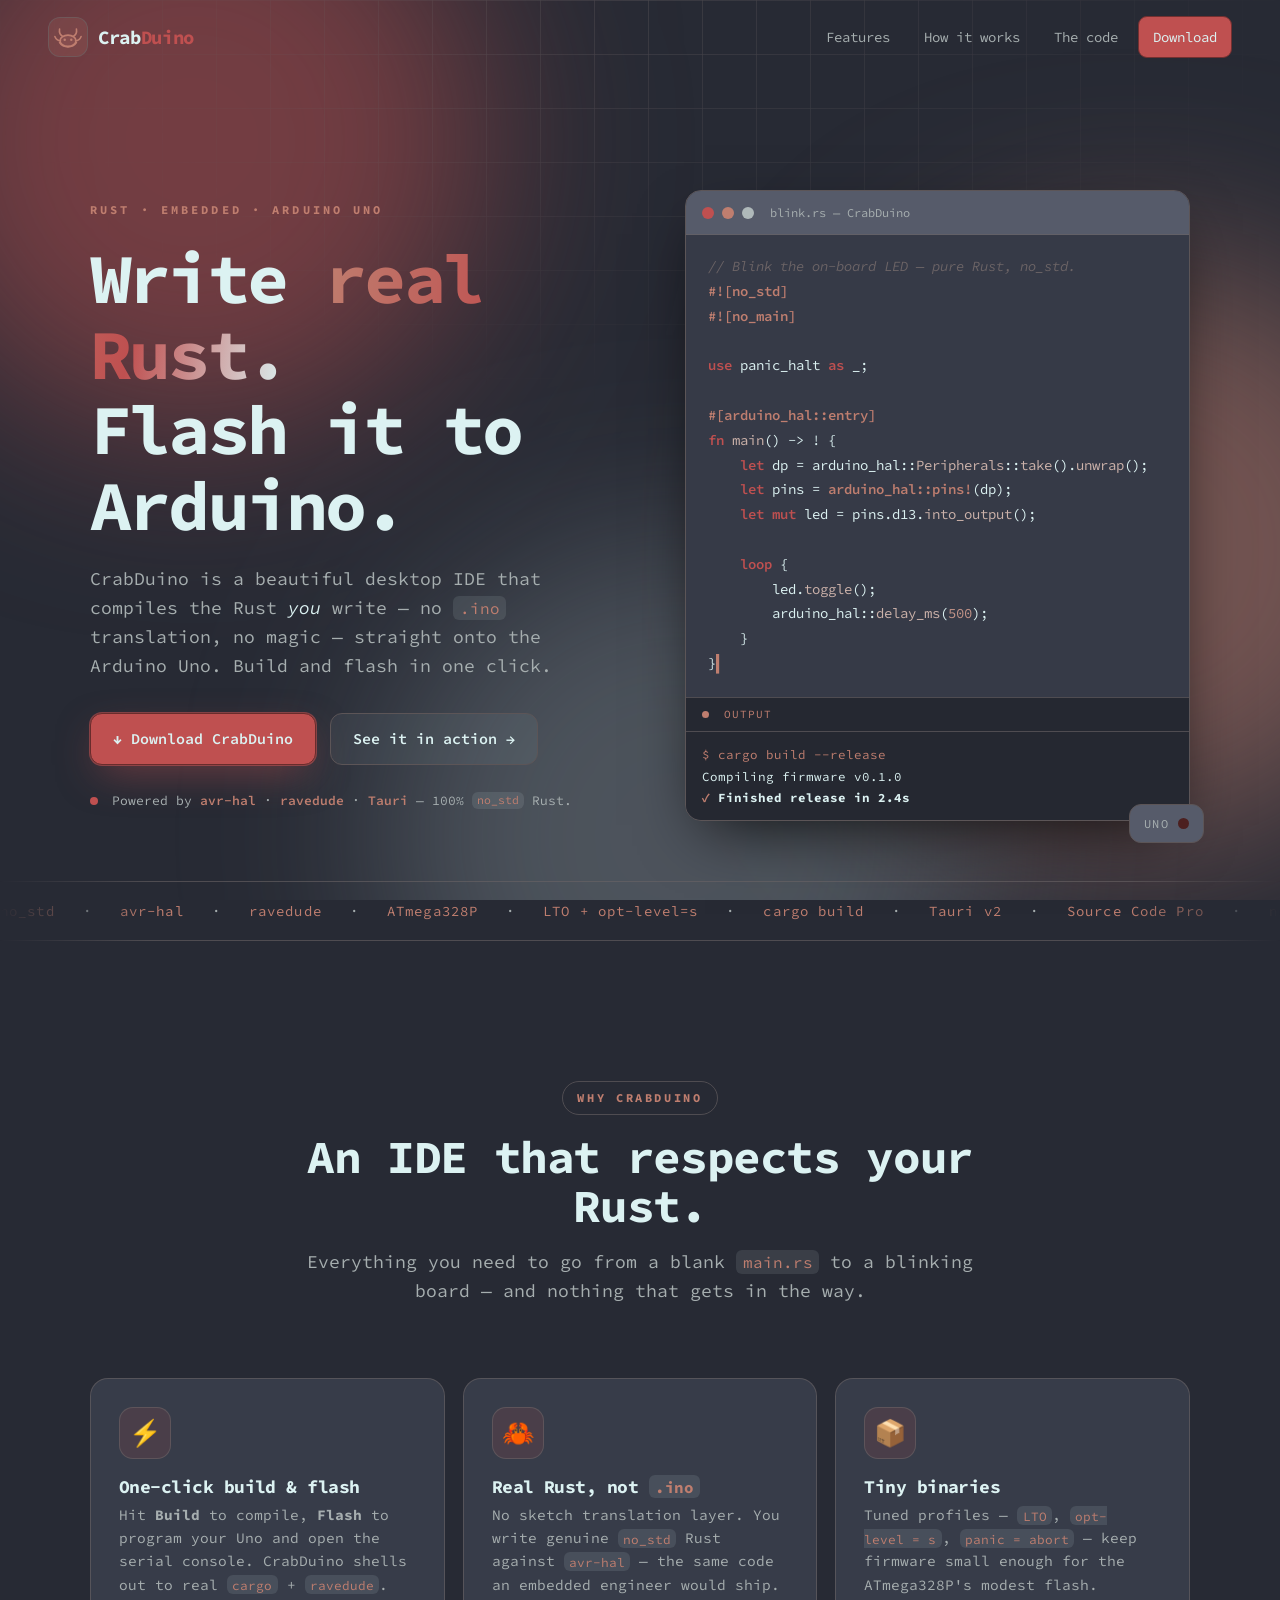
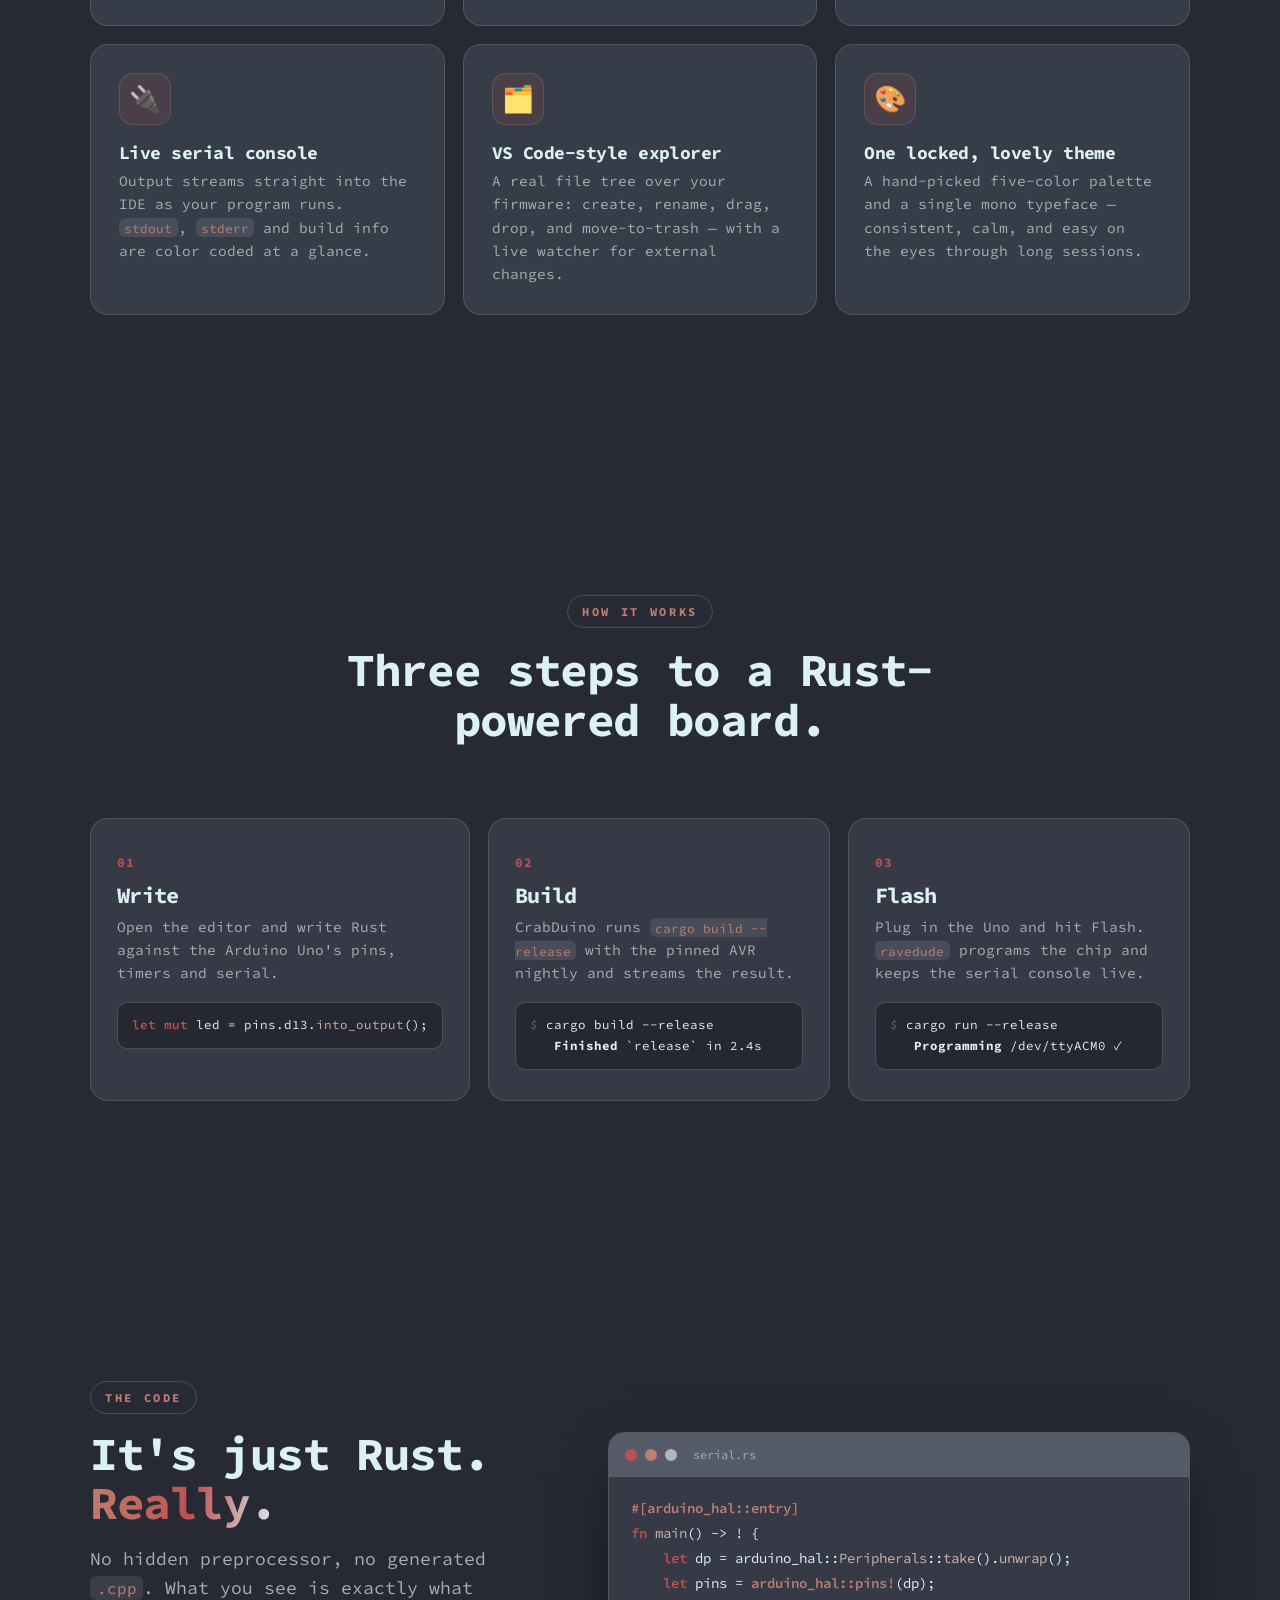
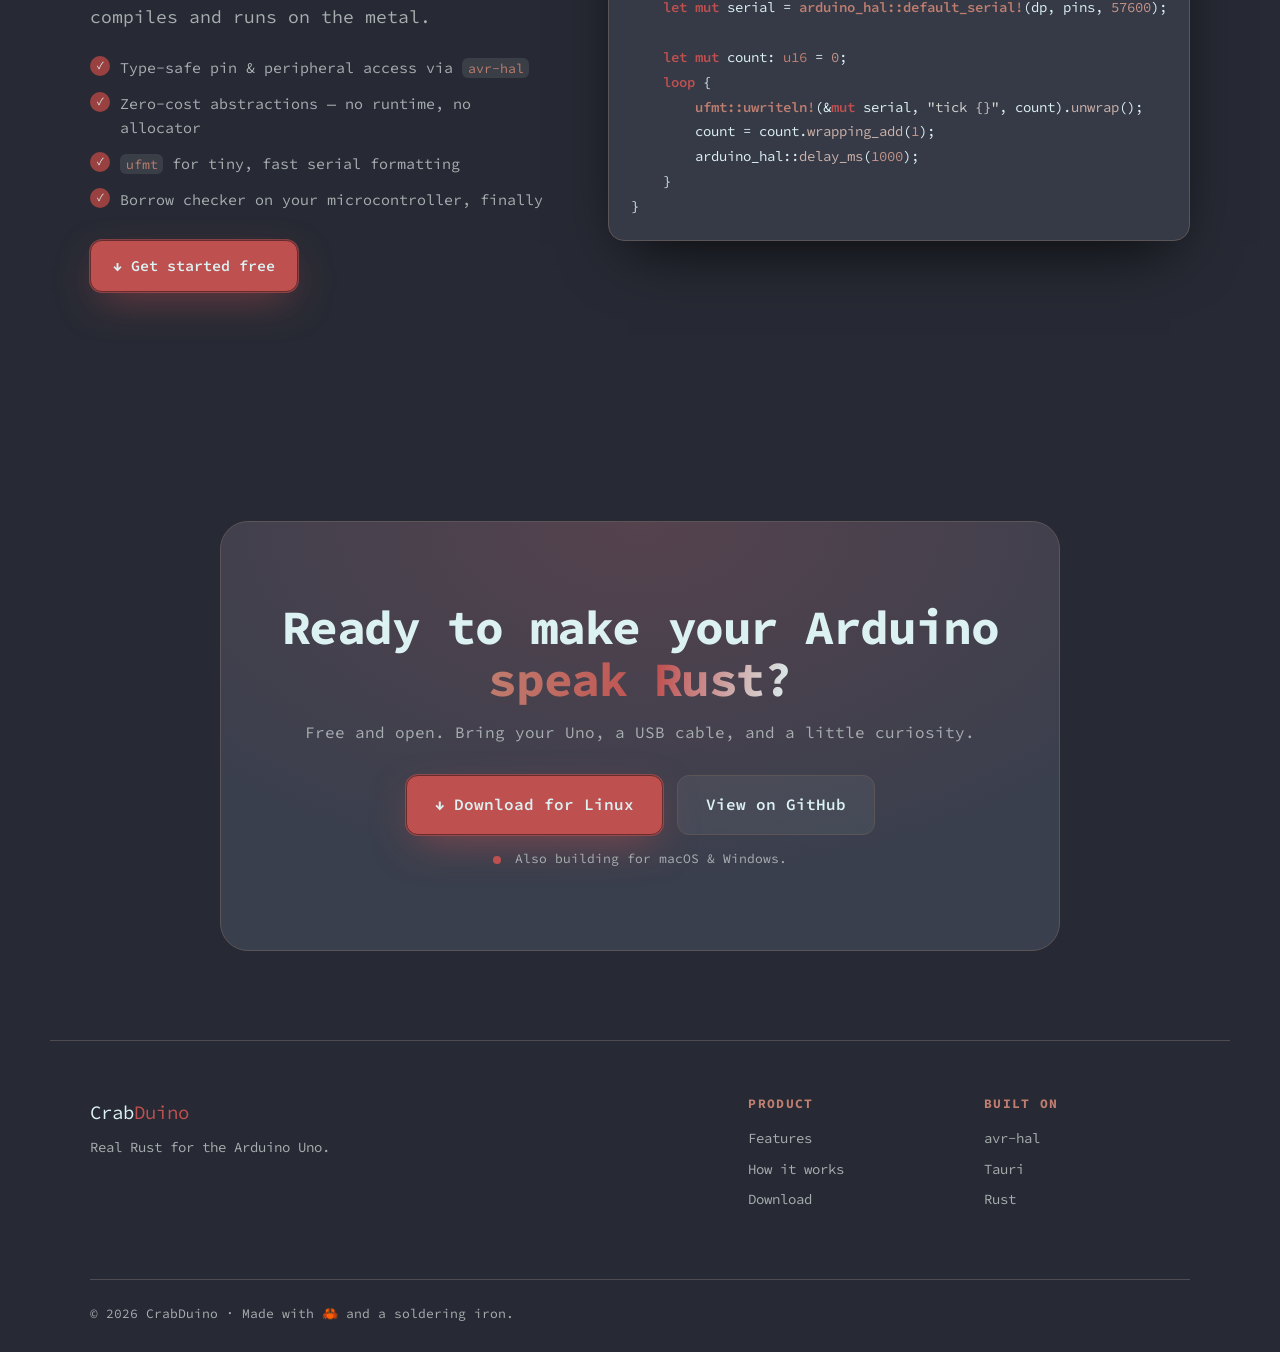
==== website/index.html @ a344c6f6 "first commit" ====
<!doctype html>
<html lang="en">
  <head>
    <meta charset="UTF-8" />
    <meta name="viewport" content="width=device-width, initial-scale=1.0" />
    <title>CrabDuino — Write real Rust. Flash it to Arduino.</title>
    <meta
      name="description"
      content="CrabDuino is a beautiful desktop IDE for writing real Rust and flashing it straight to your Arduino Uno. No .ino translation — just no_std Rust, one click to build and flash."
    />
    <link rel="preconnect" href="https://fonts.googleapis.com" />
    <link rel="preconnect" href="https://fonts.gstatic.com" crossorigin />
    <link
      href="https://fonts.googleapis.com/css2?family=Source+Code+Pro:wght@400;500;600;700;900&display=swap"
      rel="stylesheet"
    />
    <link rel="stylesheet" href="styles.css" />
  </head>

  <body>
    <!-- pointer glow + animated aurora live behind everything -->
    <div class="cursor-glow" aria-hidden="true"></div>
    <div class="aurora" aria-hidden="true">
      <span class="blob blob-1"></span>
      <span class="blob blob-2"></span>
      <span class="blob blob-3"></span>
      <div class="grid-lines"></div>
    </div>

    <!-- ===== NAV ===================================================== -->
    <header class="nav" id="nav">
      <a class="brand" href="#top" aria-label="CrabDuino home">
        <span class="brand-mark" aria-hidden="true">
          <svg viewBox="0 0 64 64" width="30" height="30">
            <g fill="none" stroke="currentColor" stroke-width="3.4"
               stroke-linecap="round" stroke-linejoin="round">
              <path d="M16 40c-6 0-10-4-12-9" />
              <path d="M48 40c6 0 10-4 12-9" />
              <path d="M20 30c-5-3-7-9-6-15" />
              <path d="M44 30c5-3 7-9 6-15" />
              <ellipse cx="32" cy="40" rx="17" ry="12"
                       fill="currentColor" fill-opacity="0.16" />
              <path d="M14 44c4 6 11 9 18 9s14-3 18-9" />
            </g>
            <circle cx="25" cy="38" r="2.6" fill="currentColor" />
            <circle cx="39" cy="38" r="2.6" fill="currentColor" />
          </svg>
        </span>
        <span class="brand-name">Crab<span class="accent">Duino</span></span>
      </a>

      <nav class="nav-links" id="navLinks">
        <a href="#features">Features</a>
        <a href="#how">How it works</a>
        <a href="#code">The code</a>
        <a href="#download" class="nav-cta">Download</a>
      </nav>

      <button class="nav-toggle" id="navToggle" aria-label="Toggle menu">
        <span></span><span></span><span></span>
      </button>
    </header>

    <main id="top">
      <!-- ===== HERO ================================================== -->
      <section class="hero">
        <div class="hero-copy reveal">
          <p class="eyebrow">RUST&nbsp;·&nbsp;EMBEDDED&nbsp;·&nbsp;ARDUINO&nbsp;UNO</p>
          <h1 class="hero-title">
            Write <span class="grad">real Rust.</span><br />
            Flash it to Arduino.
          </h1>
          <p class="hero-sub">
            CrabDuino is a beautiful desktop IDE that compiles the Rust
            <em>you</em> write — no <code>.ino</code> translation, no magic —
            straight onto the Arduino Uno. Build and flash in one click.
          </p>
          <div class="hero-actions">
            <a href="#download" class="btn btn-primary">
              <span class="ic">↓</span> Download CrabDuino
            </a>
            <a href="#code" class="btn btn-ghost">See it in action →</a>
          </div>
          <p class="hero-trust">
            <span class="dot"></span> Powered by <b>avr-hal</b> · <b>ravedude</b>
            · <b>Tauri</b> — 100% <code>no_std</code> Rust.
          </p>
        </div>

        <!-- editor mockup -->
        <div class="hero-app reveal" data-tilt>
          <div class="window">
            <div class="window-bar">
              <span class="tl tl-1"></span>
              <span class="tl tl-2"></span>
              <span class="tl tl-3"></span>
              <span class="window-title">blink.rs — CrabDuino</span>
            </div>
            <pre class="code"><code><span class="c-com">// Blink the on-board LED — pure Rust, no_std.</span>
<span class="c-at">#![no_std]</span>
<span class="c-at">#![no_main]</span>

<span class="c-kw">use</span> panic_halt <span class="c-kw">as</span> _;

<span class="c-mac">#[arduino_hal::entry]</span>
<span class="c-kw">fn</span> <span class="c-fn">main</span>() -&gt; ! {
    <span class="c-kw">let</span> dp = arduino_hal::<span class="c-fn">Peripherals</span>::<span class="c-fn">take</span>().<span class="c-fn">unwrap</span>();
    <span class="c-kw">let</span> pins = <span class="c-mac">arduino_hal::pins!</span>(dp);
    <span class="c-kw">let</span> <span class="c-kw">mut</span> led = pins.d13.<span class="c-fn">into_output</span>();

    <span class="c-kw">loop</span> {
        led.<span class="c-fn">toggle</span>();
        arduino_hal::<span class="c-fn">delay_ms</span>(<span class="c-num">500</span>);
    }
}<span class="caret">▍</span></code></pre>
            <div class="terminal" id="terminal">
              <div class="terminal-head">
                <span class="terminal-dot"></span> OUTPUT
              </div>
              <div class="terminal-body" id="termBody"></div>
            </div>
          </div>
          <div class="board" aria-hidden="true">
            <span class="board-label">UNO</span>
            <span class="board-led" id="boardLed"></span>
          </div>
        </div>
      </section>

      <!-- ===== MARQUEE =============================================== -->
      <div class="marquee reveal" aria-hidden="true">
        <div class="marquee-track">
          <span>no_std</span><span>·</span><span>avr-hal</span><span>·</span>
          <span>ravedude</span><span>·</span><span>ATmega328P</span><span>·</span>
          <span>LTO + opt-level=s</span><span>·</span><span>cargo build</span><span>·</span>
          <span>Tauri v2</span><span>·</span><span>Source Code Pro</span><span>·</span>
          <span>no_std</span><span>·</span><span>avr-hal</span><span>·</span>
          <span>ravedude</span><span>·</span><span>ATmega328P</span><span>·</span>
          <span>LTO + opt-level=s</span><span>·</span><span>cargo build</span><span>·</span>
          <span>Tauri v2</span><span>·</span><span>Source Code Pro</span><span>·</span>
        </div>
      </div>

      <!-- ===== FEATURES ============================================= -->
      <section class="section" id="features">
        <header class="section-head reveal">
          <p class="kicker">Why CrabDuino</p>
          <h2>An IDE that respects your Rust.</h2>
          <p class="lede">
            Everything you need to go from a blank <code>main.rs</code> to a
            blinking board — and nothing that gets in the way.
          </p>
        </header>

        <div class="cards">
          <article class="card reveal" data-tilt>
            <div class="card-ic">⚡</div>
            <h3>One-click build &amp; flash</h3>
            <p>
              Hit <b>Build</b> to compile, <b>Flash</b> to program your Uno and
              open the serial console. CrabDuino shells out to real
              <code>cargo</code> + <code>ravedude</code>.
            </p>
          </article>

          <article class="card reveal" data-tilt>
            <div class="card-ic">🦀</div>
            <h3>Real Rust, not <code>.ino</code></h3>
            <p>
              No sketch translation layer. You write genuine
              <code>no_std</code> Rust against <code>avr-hal</code> — the same
              code an embedded engineer would ship.
            </p>
          </article>

          <article class="card reveal" data-tilt>
            <div class="card-ic">📦</div>
            <h3>Tiny binaries</h3>
            <p>
              Tuned profiles — <code>LTO</code>, <code>opt-level&nbsp;=&nbsp;s</code>,
              <code>panic = abort</code> — keep firmware small enough for the
              ATmega328P's modest flash.
            </p>
          </article>

          <article class="card reveal" data-tilt>
            <div class="card-ic">🔌</div>
            <h3>Live serial console</h3>
            <p>
              Output streams straight into the IDE as your program runs.
              <code>stdout</code>, <code>stderr</code> and build info are color
              coded at a glance.
            </p>
          </article>

          <article class="card reveal" data-tilt>
            <div class="card-ic">🗂️</div>
            <h3>VS Code-style explorer</h3>
            <p>
              A real file tree over your firmware: create, rename, drag, drop,
              and move-to-trash — with a live watcher for external changes.
            </p>
          </article>

          <article class="card reveal" data-tilt>
            <div class="card-ic">🎨</div>
            <h3>One locked, lovely theme</h3>
            <p>
              A hand-picked five-color palette and a single mono typeface —
              consistent, calm, and easy on the eyes through long sessions.
            </p>
          </article>
        </div>
      </section>

      <!-- ===== HOW IT WORKS ========================================= -->
      <section class="section" id="how">
        <header class="section-head reveal">
          <p class="kicker">How it works</p>
          <h2>Three steps to a Rust-powered board.</h2>
        </header>

        <ol class="steps">
          <li class="step reveal">
            <span class="step-no">01</span>
            <h3>Write</h3>
            <p>
              Open the editor and write Rust against the Arduino Uno's pins,
              timers and serial.
            </p>
            <pre class="snippet"><code><span class="c-kw">let</span> <span class="c-kw">mut</span> led = pins.d13.<span class="c-fn">into_output</span>();</code></pre>
          </li>
          <li class="step reveal">
            <span class="step-no">02</span>
            <h3>Build</h3>
            <p>
              CrabDuino runs <code>cargo build --release</code> with the pinned
              AVR nightly and streams the result.
            </p>
            <pre class="snippet"><code><span class="c-com">$</span> cargo build --release
   <span class="c-ok">Finished</span> `release` in 2.4s</code></pre>
          </li>
          <li class="step reveal">
            <span class="step-no">03</span>
            <h3>Flash</h3>
            <p>
              Plug in the Uno and hit Flash. <code>ravedude</code> programs the
              chip and keeps the serial console live.
            </p>
            <pre class="snippet"><code><span class="c-com">$</span> cargo run --release
   <span class="c-ok">Programming</span> /dev/ttyACM0 ✓</code></pre>
          </li>
        </ol>
      </section>

      <!-- ===== CODE SHOWCASE ======================================== -->
      <section class="section split" id="code">
        <div class="split-copy reveal">
          <p class="kicker">The code</p>
          <h2>It's just Rust. <span class="grad">Really.</span></h2>
          <p class="lede">
            No hidden preprocessor, no generated <code>.cpp</code>. What you see
            is exactly what compiles and runs on the metal.
          </p>
          <ul class="ticks">
            <li>Type-safe pin &amp; peripheral access via <code>avr-hal</code></li>
            <li>Zero-cost abstractions — no runtime, no allocator</li>
            <li><code>ufmt</code> for tiny, fast serial formatting</li>
            <li>Borrow checker on your microcontroller, finally</li>
          </ul>
          <a href="#download" class="btn btn-primary">
            <span class="ic">↓</span> Get started free
          </a>
        </div>

        <div class="split-code reveal" data-tilt>
          <div class="window">
            <div class="window-bar">
              <span class="tl tl-1"></span><span class="tl tl-2"></span>
              <span class="tl tl-3"></span>
              <span class="window-title">serial.rs</span>
            </div>
            <pre class="code"><code><span class="c-mac">#[arduino_hal::entry]</span>
<span class="c-kw">fn</span> <span class="c-fn">main</span>() -&gt; ! {
    <span class="c-kw">let</span> dp = arduino_hal::<span class="c-fn">Peripherals</span>::<span class="c-fn">take</span>().<span class="c-fn">unwrap</span>();
    <span class="c-kw">let</span> pins = <span class="c-mac">arduino_hal::pins!</span>(dp);
    <span class="c-kw">let</span> <span class="c-kw">mut</span> serial = <span class="c-mac">arduino_hal::default_serial!</span>(dp, pins, <span class="c-num">57600</span>);

    <span class="c-kw">let</span> <span class="c-kw">mut</span> count: <span class="c-ty">u16</span> = <span class="c-num">0</span>;
    <span class="c-kw">loop</span> {
        <span class="c-mac">ufmt::uwriteln!</span>(&amp;<span class="c-kw">mut</span> serial, <span class="c-str">"tick {}"</span>, count).<span class="c-fn">unwrap</span>();
        count = count.<span class="c-fn">wrapping_add</span>(<span class="c-num">1</span>);
        arduino_hal::<span class="c-fn">delay_ms</span>(<span class="c-num">1000</span>);
    }
}</code></pre>
          </div>
        </div>
      </section>

      <!-- ===== DOWNLOAD / CTA ======================================= -->
      <section class="cta" id="download">
        <div class="cta-inner reveal">
          <h2>Ready to make your Arduino <span class="grad">speak Rust?</span></h2>
          <p>Free and open. Bring your Uno, a USB cable, and a little curiosity.</p>
          <div class="hero-actions center">
            <a href="#" class="btn btn-primary btn-lg">
              <span class="ic">↓</span> Download for Linux
            </a>
            <a href="#" class="btn btn-ghost btn-lg">View on GitHub</a>
          </div>
          <p class="hero-trust center">
            <span class="dot"></span> Also building for macOS &amp; Windows.
          </p>
        </div>
      </section>
    </main>

    <!-- ===== FOOTER ================================================== -->
    <footer class="footer">
      <div class="footer-brand">
        <span class="brand-name">Crab<span class="accent">Duino</span></span>
        <p>Real Rust for the Arduino Uno.</p>
      </div>
      <div class="footer-cols">
        <div>
          <h4>Product</h4>
          <a href="#features">Features</a>
          <a href="#how">How it works</a>
          <a href="#download">Download</a>
        </div>
        <div>
          <h4>Built on</h4>
          <a href="https://github.com/rahix/avr-hal">avr-hal</a>
          <a href="https://tauri.app">Tauri</a>
          <a href="https://www.rust-lang.org">Rust</a>
        </div>
      </div>
      <p class="footer-fine">© 2026 CrabDuino · Made with 🦀 and a soldering iron.</p>
    </footer>

    <script src="script.js"></script>
  </body>
</html>
---- website/styles.css ----
/* ============================================================================
   CrabDuino — marketing site.
   Built strictly from the product's five locked colors. Every other tone is
   *derived* from these via color-mix() (black/white are shading agents only).
   ========================================================================== */
:root {
  /* The only five colors. */
  --slate: #434959; /* darkest  — base surfaces      */
  --pale: #dcf2f2; /* lightest — text               */
  --mauve: #6c6466; /* neutral  — muted / borders    */
  --clay: #bf7e6f; /* warm     — secondary accent    */
  --red: #bf5050; /* accent   — primary action      */

  /* Derived surfaces (computed from the palette). */
  --bg: color-mix(in srgb, var(--slate) 58%, #000);
  --bg-2: color-mix(in srgb, var(--slate) 72%, #000);
  --surface: color-mix(in srgb, var(--slate) 90%, #fff);
  --surface-2: color-mix(in srgb, var(--slate) 80%, #000);
  --line: color-mix(in srgb, var(--mauve) 60%, transparent);
  --line-strong: color-mix(in srgb, var(--mauve) 85%, #000);
  --text: var(--pale);
  --muted: color-mix(in srgb, var(--pale) 52%, var(--mauve));
  --glass: color-mix(in srgb, var(--slate) 70%, transparent);
  --shadow: 0 24px 60px -20px color-mix(in srgb, #000 80%, transparent);
  --glow-red: 0 0 0 1px color-mix(in srgb, var(--red) 60%, transparent),
    0 14px 40px -10px color-mix(in srgb, var(--red) 55%, transparent);

  --mono: "Source Code Pro", ui-monospace, "SF Mono", "Cascadia Code", Menlo,
    monospace;
  --maxw: 1180px;
  --ease: cubic-bezier(0.22, 1, 0.36, 1);
}

* {
  box-sizing: border-box;
  margin: 0;
  padding: 0;
}

html {
  scroll-behavior: smooth;
  scroll-padding-top: 90px;
}

body {
  font-family: var(--mono);
  background: var(--bg);
  color: var(--text);
  line-height: 1.6;
  overflow-x: hidden;
  -webkit-font-smoothing: antialiased;
}

::selection {
  background: color-mix(in srgb, var(--red) 70%, transparent);
  color: var(--pale);
}

a {
  color: inherit;
  text-decoration: none;
}

code {
  font-family: var(--mono);
  font-size: 0.88em;
  padding: 0.12em 0.42em;
  border-radius: 6px;
  background: color-mix(in srgb, var(--pale) 10%, transparent);
  color: var(--clay);
}

/* ---- animated background -------------------------------------------------- */
.aurora {
  position: fixed;
  inset: 0;
  z-index: -2;
  overflow: hidden;
  pointer-events: none;
}
.blob {
  position: absolute;
  width: 46vw;
  height: 46vw;
  border-radius: 50%;
  filter: blur(90px);
  opacity: 0.5;
  mix-blend-mode: screen;
  animation: drift 22s var(--ease) infinite alternate;
}
.blob-1 {
  background: var(--red);
  top: -12vw;
  left: -8vw;
}
.blob-2 {
  background: var(--clay);
  top: 20vw;
  right: -12vw;
  animation-delay: -7s;
}
.blob-3 {
  background: color-mix(in srgb, var(--pale) 70%, var(--slate));
  bottom: -18vw;
  left: 30vw;
  opacity: 0.28;
  animation-delay: -13s;
}
@keyframes drift {
  0% {
    transform: translate(0, 0) scale(1);
  }
  100% {
    transform: translate(6vw, 4vw) scale(1.25);
  }
}
.grid-lines {
  position: absolute;
  inset: 0;
  background-image: linear-gradient(var(--line) 1px, transparent 1px),
    linear-gradient(90deg, var(--line) 1px, transparent 1px);
  background-size: 54px 54px;
  -webkit-mask-image: radial-gradient(ellipse 70% 60% at 50% 0%, #000, transparent 75%);
  mask-image: radial-gradient(ellipse 70% 60% at 50% 0%, #000, transparent 75%);
  opacity: 0.5;
}

/* pointer-following glow */
.cursor-glow {
  position: fixed;
  left: 0;
  top: 0;
  width: 520px;
  height: 520px;
  margin: -260px 0 0 -260px;
  border-radius: 50%;
  z-index: -1;
  pointer-events: none;
  background: radial-gradient(
    circle,
    color-mix(in srgb, var(--clay) 30%, transparent),
    transparent 60%
  );
  opacity: 0;
  transition: opacity 0.4s ease;
  will-change: transform;
}

/* ---- nav ------------------------------------------------------------------ */
.nav {
  position: fixed;
  top: 0;
  left: 0;
  right: 0;
  z-index: 100;
  display: flex;
  align-items: center;
  gap: 20px;
  padding: 16px clamp(18px, 5vw, 48px);
  transition: background 0.3s ease, border-color 0.3s ease, padding 0.3s ease;
  border-bottom: 1px solid transparent;
}
.nav.scrolled {
  background: color-mix(in srgb, var(--bg) 72%, transparent);
  backdrop-filter: blur(16px) saturate(140%);
  -webkit-backdrop-filter: blur(16px) saturate(140%);
  border-bottom-color: var(--line);
  padding-top: 12px;
  padding-bottom: 12px;
}
.brand {
  display: flex;
  align-items: center;
  gap: 10px;
  font-weight: 700;
  letter-spacing: -0.02em;
}
.brand-mark {
  display: grid;
  place-items: center;
  width: 40px;
  height: 40px;
  border-radius: 12px;
  color: var(--clay);
  background: color-mix(in srgb, var(--clay) 16%, transparent);
  border: 1px solid var(--line);
  transition: transform 0.4s var(--ease), color 0.3s;
}
.brand:hover .brand-mark {
  transform: rotate(-8deg) scale(1.06);
  color: var(--red);
}
.brand-name {
  font-size: 19px;
}
.accent {
  color: var(--red);
}
.nav-links {
  margin-left: auto;
  display: flex;
  align-items: center;
  gap: 6px;
}
.nav-links a {
  padding: 9px 14px;
  border-radius: 9px;
  font-size: 14px;
  color: var(--muted);
  transition: color 0.2s, background 0.2s;
}
.nav-links a:hover {
  color: var(--text);
  background: color-mix(in srgb, var(--pale) 8%, transparent);
}
.nav-cta {
  color: var(--pale) !important;
  background: var(--red);
  border: 1px solid color-mix(in srgb, var(--red) 60%, #000);
}
.nav-cta:hover {
  filter: brightness(1.1);
  background: var(--red) !important;
}
.nav-toggle {
  display: none;
  flex-direction: column;
  gap: 5px;
  background: none;
  border: 0;
  cursor: pointer;
  padding: 6px;
}
.nav-toggle span {
  width: 24px;
  height: 2px;
  background: var(--text);
  border-radius: 2px;
  transition: 0.3s var(--ease);
}
.nav.open .nav-toggle span:nth-child(1) {
  transform: translateY(7px) rotate(45deg);
}
.nav.open .nav-toggle span:nth-child(2) {
  opacity: 0;
}
.nav.open .nav-toggle span:nth-child(3) {
  transform: translateY(-7px) rotate(-45deg);
}

/* ---- shared layout -------------------------------------------------------- */
.section {
  max-width: var(--maxw);
  margin: 0 auto;
  padding: clamp(70px, 11vw, 140px) clamp(18px, 5vw, 40px);
}
.section-head {
  max-width: 680px;
  margin: 0 auto clamp(40px, 6vw, 72px);
  text-align: center;
}
.kicker {
  display: inline-block;
  font-size: 12px;
  font-weight: 700;
  letter-spacing: 0.22em;
  text-transform: uppercase;
  color: var(--clay);
  padding: 6px 14px;
  border: 1px solid var(--line);
  border-radius: 999px;
  margin-bottom: 18px;
}
h1,
h2,
h3,
h4 {
  letter-spacing: -0.03em;
  line-height: 1.08;
  font-weight: 700;
}
h2 {
  font-size: clamp(28px, 4.4vw, 46px);
}
.lede {
  margin-top: 16px;
  color: var(--muted);
  font-size: clamp(15px, 1.6vw, 18px);
}
.grad {
  background: linear-gradient(100deg, var(--clay), var(--red) 55%, var(--pale));
  -webkit-background-clip: text;
  background-clip: text;
  color: transparent;
}

/* ---- buttons -------------------------------------------------------------- */
.btn {
  display: inline-flex;
  align-items: center;
  gap: 9px;
  padding: 13px 22px;
  border-radius: 12px;
  font-family: var(--mono);
  font-size: 15px;
  font-weight: 600;
  cursor: pointer;
  border: 1px solid var(--line-strong);
  transition: transform 0.15s var(--ease), filter 0.2s, box-shadow 0.3s,
    background 0.2s;
}
.btn:active {
  transform: translateY(1px) scale(0.99);
}
.btn .ic {
  font-weight: 800;
}
.btn-primary {
  background: var(--red);
  color: var(--pale);
  border-color: color-mix(in srgb, var(--red) 55%, #000);
  box-shadow: var(--glow-red);
}
.btn-primary:hover {
  filter: brightness(1.1);
  transform: translateY(-2px);
}
.btn-ghost {
  background: color-mix(in srgb, var(--pale) 6%, transparent);
  color: var(--text);
}
.btn-ghost:hover {
  background: color-mix(in srgb, var(--pale) 12%, transparent);
  border-color: var(--clay);
  transform: translateY(-2px);
}
.btn-lg {
  padding: 16px 28px;
  font-size: 16px;
}

/* ---- hero ----------------------------------------------------------------- */
.hero {
  max-width: var(--maxw);
  margin: 0 auto;
  padding: clamp(130px, 17vw, 190px) clamp(18px, 5vw, 40px) 60px;
  display: grid;
  grid-template-columns: 1.05fr 1fr;
  gap: clamp(30px, 5vw, 64px);
  align-items: center;
}
.eyebrow {
  font-size: 12px;
  font-weight: 700;
  letter-spacing: 0.26em;
  color: var(--clay);
  margin-bottom: 22px;
}
.hero-title {
  font-size: clamp(38px, 6.4vw, 70px);
  letter-spacing: -0.04em;
}
.hero-sub {
  margin-top: 22px;
  max-width: 30em;
  color: var(--muted);
  font-size: clamp(15px, 1.7vw, 18px);
}
.hero-sub em {
  color: var(--text);
  font-style: italic;
}
.hero-actions {
  margin-top: 32px;
  display: flex;
  flex-wrap: wrap;
  gap: 14px;
}
.hero-actions.center {
  justify-content: center;
}
.hero-trust {
  margin-top: 26px;
  font-size: 13px;
  color: var(--muted);
}
.hero-trust.center {
  text-align: center;
}
.hero-trust b {
  color: var(--clay);
  font-weight: 600;
}
.dot {
  display: inline-block;
  width: 8px;
  height: 8px;
  border-radius: 50%;
  margin-right: 6px;
  background: var(--red);
  box-shadow: 0 0 0 0 color-mix(in srgb, var(--red) 70%, transparent);
  animation: pulse 2.4s infinite;
  vertical-align: middle;
}
@keyframes pulse {
  0% {
    box-shadow: 0 0 0 0 color-mix(in srgb, var(--red) 60%, transparent);
  }
  70% {
    box-shadow: 0 0 0 9px transparent;
  }
  100% {
    box-shadow: 0 0 0 0 transparent;
  }
}

/* ---- window / code mockups ------------------------------------------------ */
.hero-app {
  position: relative;
}
.window {
  border-radius: 16px;
  overflow: hidden;
  background: var(--surface-2);
  border: 1px solid var(--line-strong);
  box-shadow: var(--shadow);
}
.window-bar {
  display: flex;
  align-items: center;
  gap: 8px;
  padding: 12px 16px;
  background: var(--surface);
  border-bottom: 1px solid var(--line);
}
.tl {
  width: 12px;
  height: 12px;
  border-radius: 50%;
  display: inline-block;
}
.tl-1 {
  background: var(--red);
}
.tl-2 {
  background: var(--clay);
}
.tl-3 {
  background: color-mix(in srgb, var(--pale) 60%, var(--mauve));
}
.window-title {
  margin-left: 8px;
  font-size: 12px;
  color: var(--muted);
}
.code {
  margin: 0;
  padding: 20px 22px;
  font-size: clamp(12px, 1.25vw, 14px);
  line-height: 1.7;
  overflow-x: auto;
  white-space: pre;
  color: var(--pale);
  tab-size: 4;
}
.code code {
  background: none;
  padding: 0;
  color: inherit;
  font-size: inherit;
}

/* palette-only syntax highlighting */
.c-com {
  color: var(--mauve);
  font-style: italic;
}
.c-kw {
  color: var(--red);
  font-weight: 600;
}
.c-mac,
.c-at {
  color: var(--clay);
  font-weight: 600;
}
.c-fn {
  color: color-mix(in srgb, var(--clay) 55%, var(--pale));
}
.c-ty {
  color: var(--clay);
}
.c-str {
  color: color-mix(in srgb, var(--pale) 75%, var(--clay));
}
.c-num {
  color: color-mix(in srgb, var(--clay) 80%, var(--pale));
}
.c-ok {
  color: var(--pale);
  font-weight: 700;
}
.caret {
  color: var(--clay);
  animation: blink 1.1s steps(1) infinite;
}
@keyframes blink {
  50% {
    opacity: 0;
  }
}

/* terminal under the hero editor */
.terminal {
  border-top: 1px solid var(--line);
  background: color-mix(in srgb, var(--slate) 55%, #000);
}
.terminal-head {
  padding: 8px 16px;
  font-size: 11px;
  letter-spacing: 0.1em;
  color: var(--clay);
  border-bottom: 1px solid var(--line);
}
.terminal-dot {
  display: inline-block;
  width: 7px;
  height: 7px;
  border-radius: 50%;
  background: var(--clay);
  margin-right: 7px;
}
.terminal-body {
  padding: 12px 16px;
  min-height: 86px;
  font-size: 12.5px;
  line-height: 1.7;
}
.terminal-body .t-line {
  opacity: 0;
  transform: translateY(4px);
  animation: termIn 0.4s var(--ease) forwards;
}
.t-info {
  color: var(--clay);
}
.t-out {
  color: var(--pale);
}
.t-ok {
  color: var(--pale);
  font-weight: 700;
}
.t-ok::before {
  content: "✓ ";
  color: var(--clay);
}
@keyframes termIn {
  to {
    opacity: 1;
    transform: none;
  }
}

/* the little board with a blinking LED */
.board {
  position: absolute;
  right: -14px;
  bottom: -22px;
  display: flex;
  align-items: center;
  gap: 8px;
  padding: 9px 14px;
  border-radius: 12px;
  background: var(--surface);
  border: 1px solid var(--line-strong);
  box-shadow: var(--shadow);
  font-size: 12px;
  letter-spacing: 0.15em;
  color: var(--muted);
}
.board-led {
  width: 11px;
  height: 11px;
  border-radius: 50%;
  background: color-mix(in srgb, var(--red) 40%, #000);
  transition: background 0.1s, box-shadow 0.1s;
}
.board-led.on {
  background: var(--red);
  box-shadow: 0 0 12px 2px color-mix(in srgb, var(--red) 80%, transparent);
}

/* ---- marquee -------------------------------------------------------------- */
.marquee {
  border-top: 1px solid var(--line);
  border-bottom: 1px solid var(--line);
  overflow: hidden;
  padding: 18px 0;
  -webkit-mask-image: linear-gradient(90deg, transparent, #000 12%, #000 88%, transparent);
  mask-image: linear-gradient(90deg, transparent, #000 12%, #000 88%, transparent);
}
.marquee-track {
  display: flex;
  gap: 28px;
  width: max-content;
  animation: scroll 26s linear infinite;
  color: var(--muted);
  font-size: 14px;
  letter-spacing: 0.08em;
  white-space: nowrap;
}
.marquee-track span:not(:nth-child(2n)) {
  color: var(--clay);
}
@keyframes scroll {
  to {
    transform: translateX(-50%);
  }
}

/* ---- feature cards -------------------------------------------------------- */
.cards {
  display: grid;
  grid-template-columns: repeat(3, 1fr);
  gap: 18px;
}
.card {
  position: relative;
  padding: 28px;
  border-radius: 18px;
  background: color-mix(in srgb, var(--slate) 82%, #000);
  border: 1px solid var(--line);
  transition: transform 0.3s var(--ease), border-color 0.3s, background 0.3s;
  overflow: hidden;
}
.card::before {
  content: "";
  position: absolute;
  inset: 0;
  background: radial-gradient(
    340px circle at var(--mx, 50%) var(--my, 0%),
    color-mix(in srgb, var(--clay) 16%, transparent),
    transparent 60%
  );
  opacity: 0;
  transition: opacity 0.3s;
}
.card:hover {
  border-color: color-mix(in srgb, var(--clay) 60%, transparent);
  background: color-mix(in srgb, var(--slate) 88%, #000);
}
.card:hover::before {
  opacity: 1;
}
.card-ic {
  font-size: 26px;
  width: 52px;
  height: 52px;
  display: grid;
  place-items: center;
  border-radius: 14px;
  margin-bottom: 18px;
  background: color-mix(in srgb, var(--red) 14%, transparent);
  border: 1px solid var(--line);
}
.card h3 {
  font-size: 18px;
  margin-bottom: 8px;
}
.card p {
  color: var(--muted);
  font-size: 14.5px;
}

/* ---- steps ---------------------------------------------------------------- */
.steps {
  list-style: none;
  display: grid;
  grid-template-columns: repeat(3, 1fr);
  gap: 18px;
  counter-reset: step;
}
.step {
  padding: 30px 26px;
  border-radius: 18px;
  border: 1px solid var(--line);
  background: color-mix(in srgb, var(--slate) 80%, #000);
  position: relative;
}
.step-no {
  font-size: 13px;
  font-weight: 700;
  color: var(--red);
  letter-spacing: 0.1em;
}
.step h3 {
  font-size: 22px;
  margin: 10px 0 8px;
}
.step p {
  color: var(--muted);
  font-size: 14.5px;
  margin-bottom: 16px;
}
.snippet {
  background: color-mix(in srgb, var(--slate) 55%, #000);
  border: 1px solid var(--line);
  border-radius: 10px;
  padding: 12px 14px;
  font-size: 12.5px;
  line-height: 1.6;
  overflow-x: auto;
  white-space: pre;
  color: var(--pale);
}
.snippet code {
  background: none;
  padding: 0;
  color: inherit;
  font-size: inherit;
}

/* ---- split showcase ------------------------------------------------------- */
.split {
  display: grid;
  grid-template-columns: 1fr 1.1fr;
  gap: clamp(30px, 5vw, 60px);
  align-items: center;
}
.split-copy .kicker {
  margin-bottom: 16px;
}
.ticks {
  list-style: none;
  margin: 24px 0 28px;
  display: grid;
  gap: 12px;
}
.ticks li {
  position: relative;
  padding-left: 30px;
  color: var(--muted);
  font-size: 15px;
}
.ticks li::before {
  content: "✓";
  position: absolute;
  left: 0;
  top: 0;
  width: 20px;
  height: 20px;
  display: grid;
  place-items: center;
  border-radius: 50%;
  font-size: 11px;
  color: var(--pale);
  background: color-mix(in srgb, var(--red) 80%, #000);
}

/* ---- CTA ------------------------------------------------------------------ */
.cta {
  padding: clamp(40px, 7vw, 90px) clamp(18px, 5vw, 40px);
}
.cta-inner {
  max-width: 840px;
  margin: 0 auto;
  text-align: center;
  padding: clamp(44px, 7vw, 80px) clamp(24px, 5vw, 60px);
  border-radius: 28px;
  border: 1px solid var(--line-strong);
  background: radial-gradient(
      120% 140% at 50% 0%,
      color-mix(in srgb, var(--red) 20%, transparent),
      transparent 60%
    ),
    color-mix(in srgb, var(--slate) 86%, #000);
  position: relative;
  overflow: hidden;
}
.cta-inner h2 {
  font-size: clamp(28px, 4.6vw, 48px);
}
.cta-inner p {
  margin-top: 14px;
  color: var(--muted);
}
.cta-inner .hero-actions {
  margin-top: 30px;
}

/* ---- footer --------------------------------------------------------------- */
.footer {
  max-width: var(--maxw);
  margin: 0 auto;
  padding: 56px clamp(18px, 5vw, 40px) 48px;
  border-top: 1px solid var(--line);
  display: grid;
  grid-template-columns: 1.4fr 1fr;
  gap: 40px;
}
.footer-brand p {
  color: var(--muted);
  font-size: 14px;
  margin-top: 8px;
}
.footer-cols {
  display: grid;
  grid-template-columns: 1fr 1fr;
  gap: 30px;
}
.footer-cols h4 {
  font-size: 13px;
  color: var(--clay);
  letter-spacing: 0.1em;
  text-transform: uppercase;
  margin-bottom: 12px;
}
.footer-cols a {
  display: block;
  color: var(--muted);
  font-size: 14px;
  padding: 4px 0;
  transition: color 0.2s;
}
.footer-cols a:hover {
  color: var(--text);
}
.footer-fine {
  grid-column: 1 / -1;
  margin-top: 24px;
  padding-top: 24px;
  border-top: 1px solid var(--line);
  color: var(--muted);
  font-size: 13px;
}

/* ---- reveal-on-scroll ----------------------------------------------------- */
.reveal {
  opacity: 0;
  transform: translateY(26px);
  transition: opacity 0.7s var(--ease), transform 0.7s var(--ease);
}
.reveal.in {
  opacity: 1;
  transform: none;
}

/* ---- responsive ----------------------------------------------------------- */
@media (max-width: 900px) {
  .hero,
  .split {
    grid-template-columns: 1fr;
  }
  .hero {
    text-align: center;
  }
  .hero-sub {
    margin-inline: auto;
  }
  .hero-actions {
    justify-content: center;
  }
  .cards,
  .steps {
    grid-template-columns: 1fr 1fr;
  }
  .board {
    right: 10px;
  }
  .nav-links {
    position: fixed;
    inset: 64px 12px auto 12px;
    flex-direction: column;
    align-items: stretch;
    gap: 6px;
    padding: 14px;
    border-radius: 16px;
    background: color-mix(in srgb, var(--bg) 94%, transparent);
    backdrop-filter: blur(18px);
    -webkit-backdrop-filter: blur(18px);
    border: 1px solid var(--line);
    transform: translateY(-12px);
    opacity: 0;
    pointer-events: none;
    transition: 0.3s var(--ease);
  }
  .nav.open .nav-links {
    transform: none;
    opacity: 1;
    pointer-events: auto;
  }
  .nav-links a {
    padding: 12px 14px;
  }
  .nav-toggle {
    display: flex;
    margin-left: auto;
  }
}
@media (max-width: 560px) {
  .cards,
  .steps,
  .footer,
  .footer-cols {
    grid-template-columns: 1fr;
  }
}

@media (prefers-reduced-motion: reduce) {
  * {
    animation: none !important;
    transition: none !important;
    scroll-behavior: auto !important;
  }
  .reveal {
    opacity: 1;
    transform: none;
  }
}
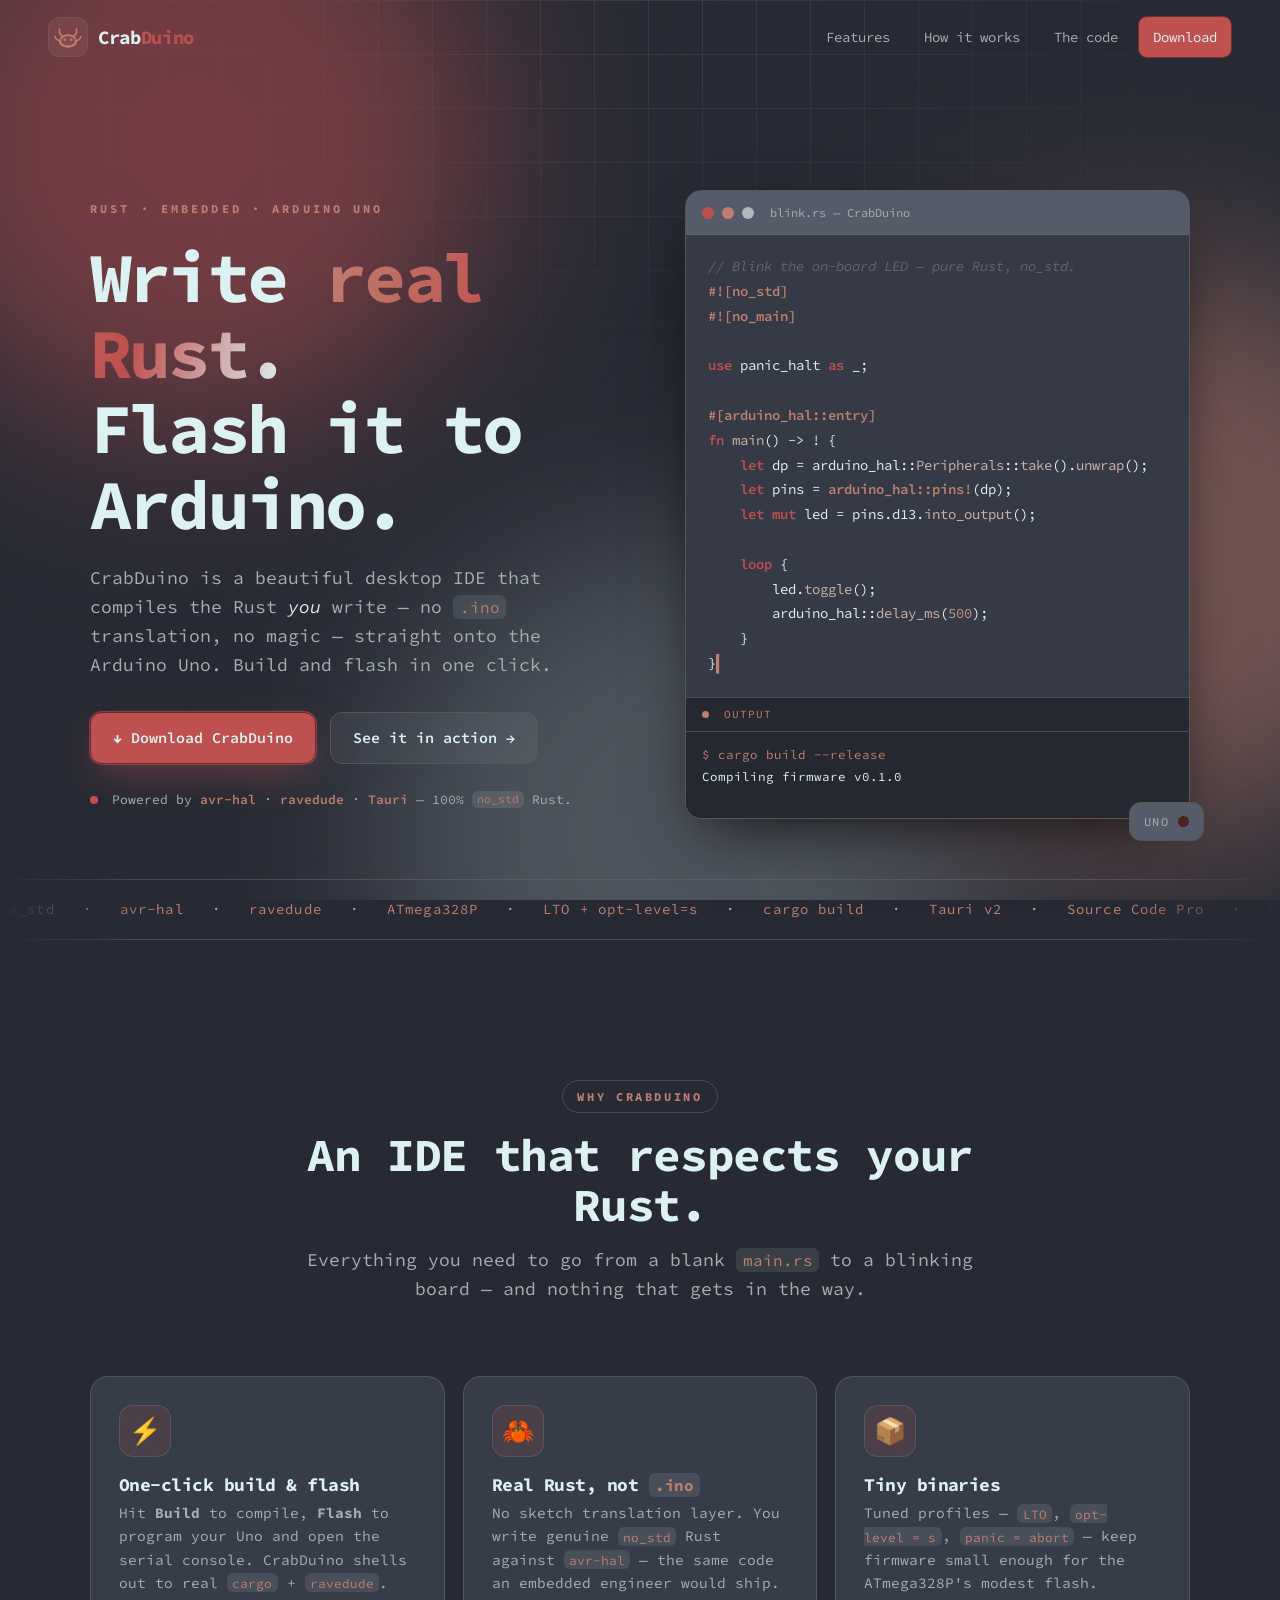
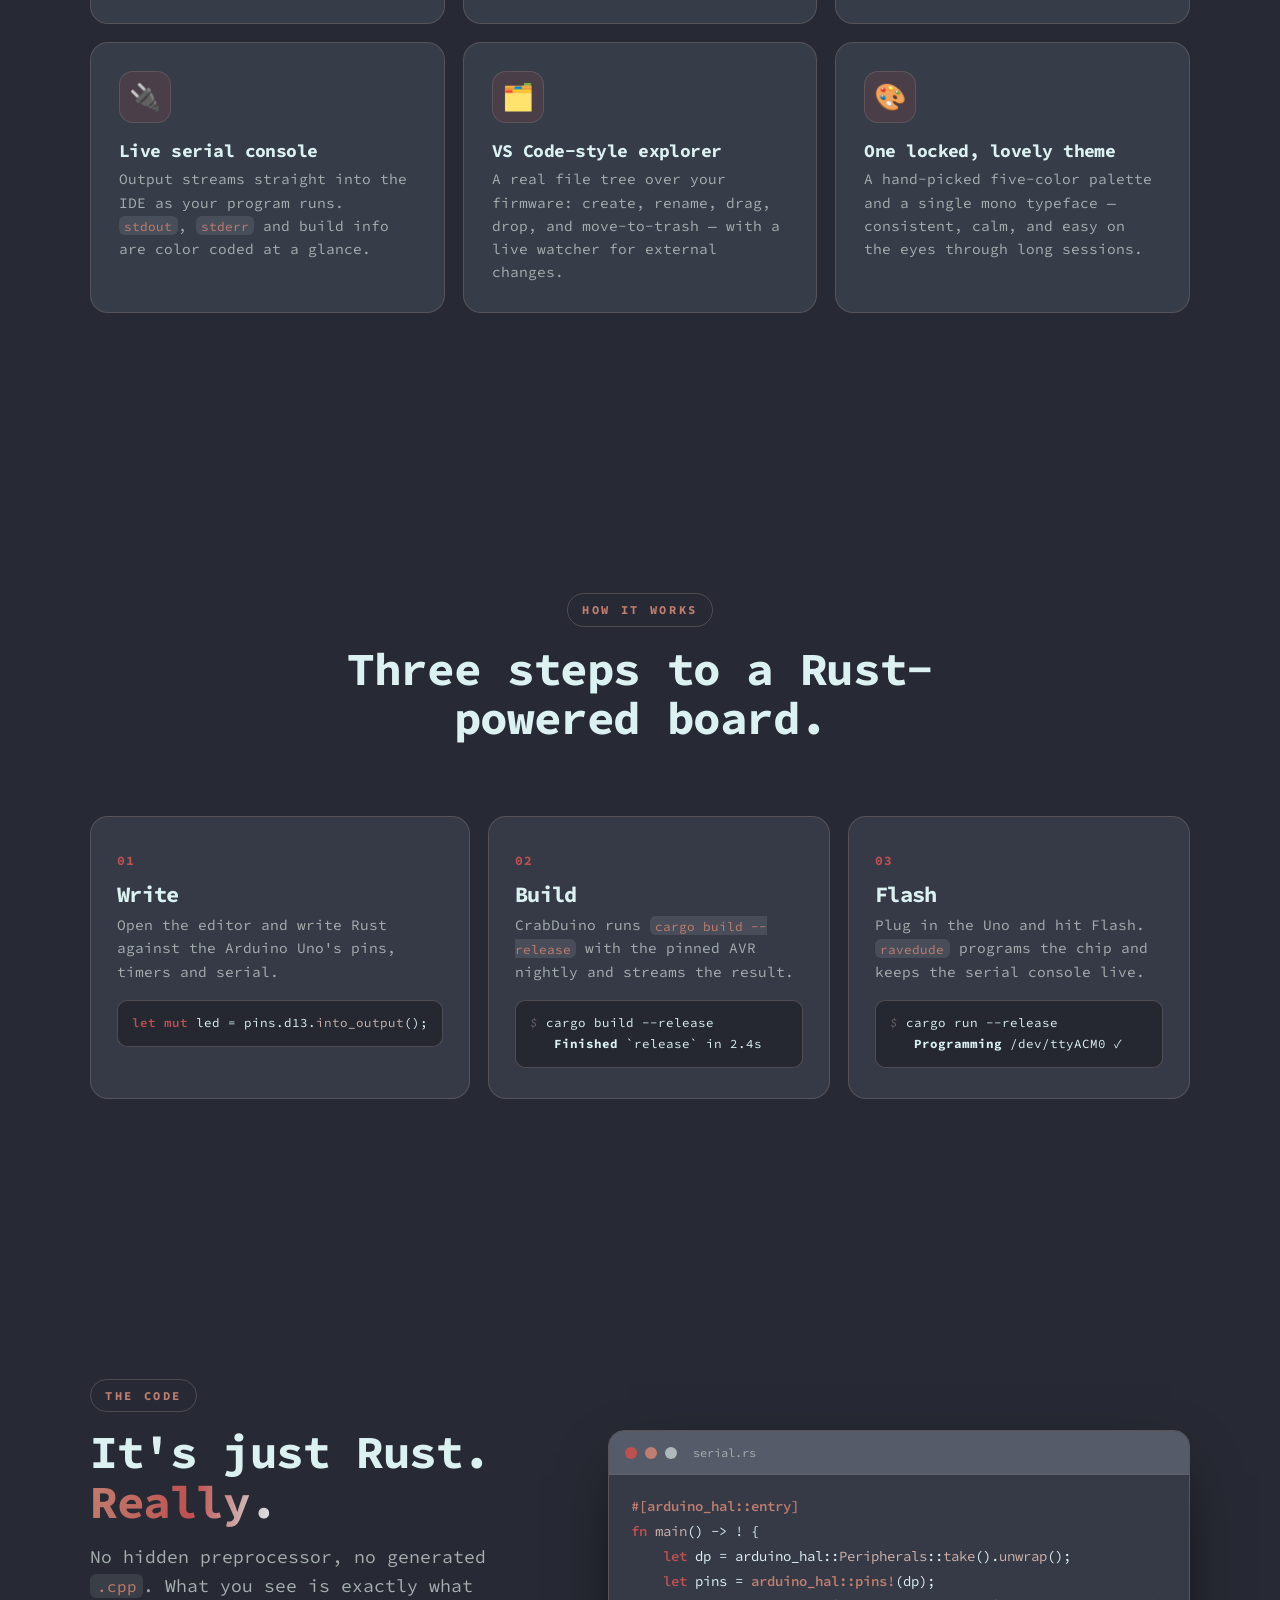
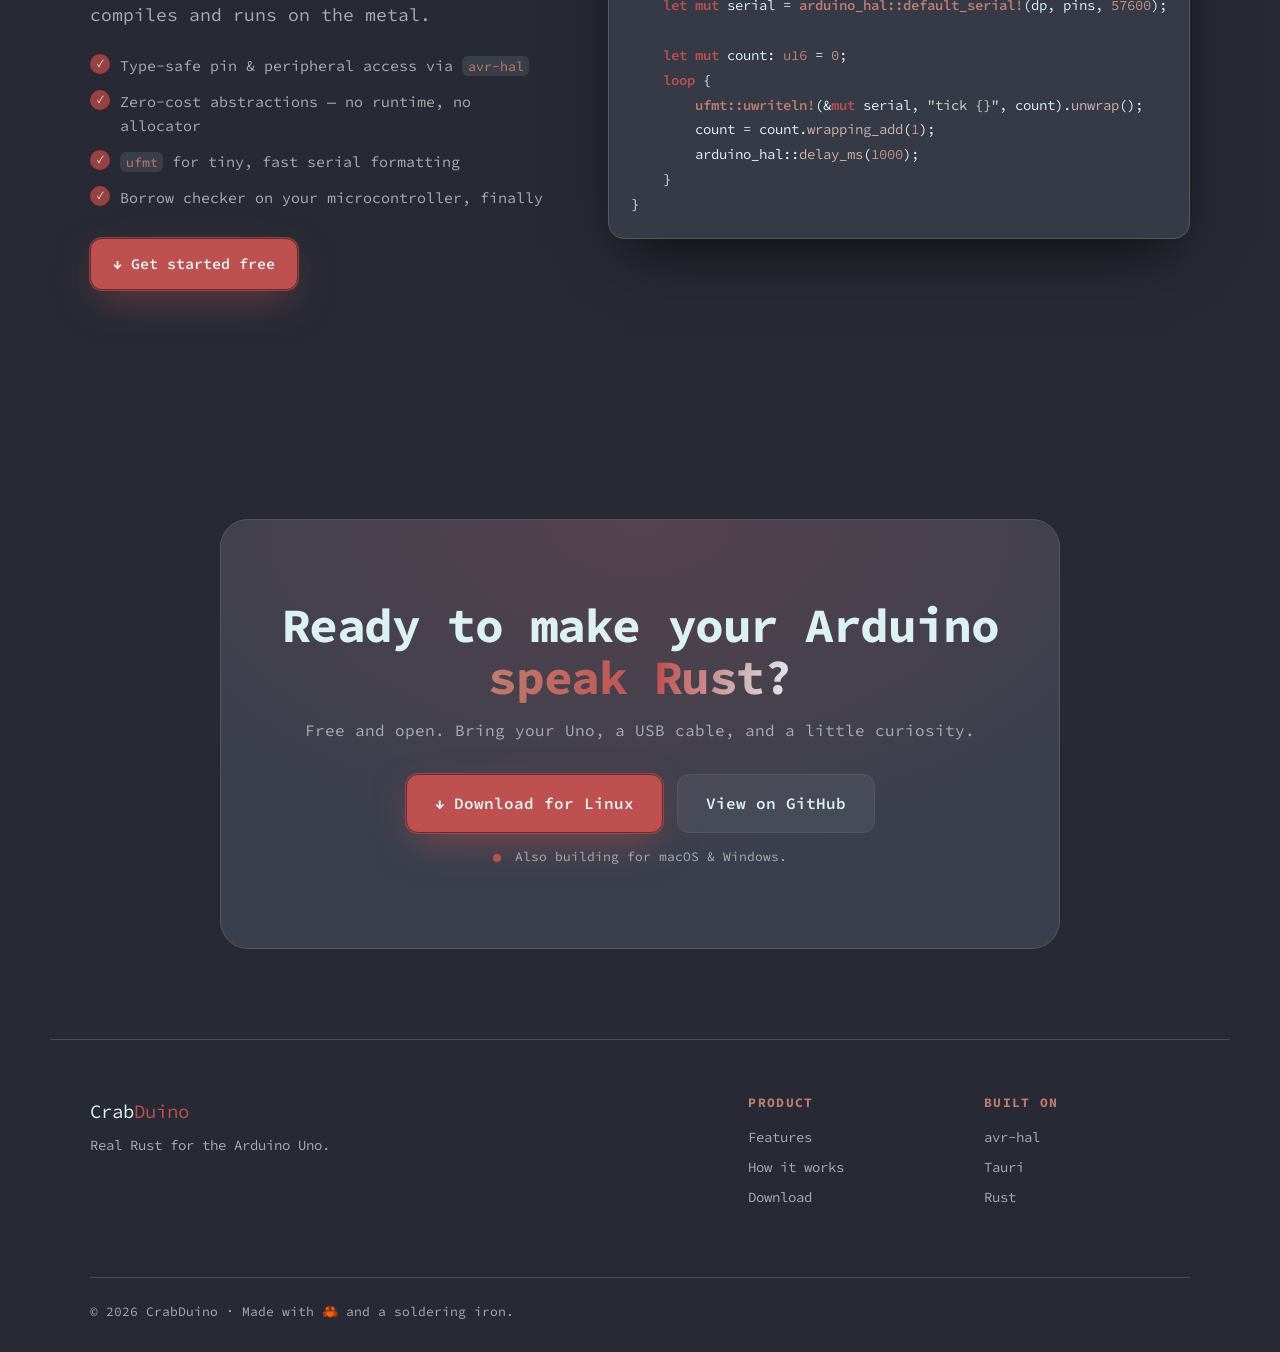
==== commit a23086f7: "github deploy action" ====
--- a/website/index.html
+++ b/website/index.html
@@ -8,6 +8,37 @@
       name="description"
       content="CrabDuino is a beautiful desktop IDE for writing real Rust and flashing it straight to your Arduino Uno. No .ino translation — just no_std Rust, one click to build and flash."
     />
+    <link rel="canonical" href="https://crabduino.com/" />
+    <meta name="theme-color" content="#434959" />
+    <meta name="color-scheme" content="dark" />
+
+    <!-- Favicon: the crab mark, inline SVG so it works offline / no extra request -->
+    <link rel="icon" href="favicon.svg" type="image/svg+xml" />
+    <link rel="apple-touch-icon" href="favicon.svg" />
+
+    <!-- Open Graph / social sharing -->
+    <meta property="og:type" content="website" />
+    <meta property="og:site_name" content="CrabDuino" />
+    <meta property="og:url" content="https://crabduino.com/" />
+    <meta property="og:title" content="CrabDuino — Write real Rust. Flash it to Arduino." />
+    <meta
+      property="og:description"
+      content="A beautiful desktop IDE for writing real no_std Rust and flashing it straight to your Arduino Uno. Build and flash in one click."
+    />
+    <meta property="og:image" content="https://crabduino.com/og.png" />
+    <meta property="og:image:width" content="1200" />
+    <meta property="og:image:height" content="630" />
+    <meta property="og:image:alt" content="CrabDuino — write real Rust, flash it to Arduino." />
+
+    <!-- Twitter / X card -->
+    <meta name="twitter:card" content="summary_large_image" />
+    <meta name="twitter:title" content="CrabDuino — Write real Rust. Flash it to Arduino." />
+    <meta
+      name="twitter:description"
+      content="A beautiful desktop IDE for writing real no_std Rust and flashing it straight to your Arduino Uno."
+    />
+    <meta name="twitter:image" content="https://crabduino.com/og.png" />
+
     <link rel="preconnect" href="https://fonts.googleapis.com" />
     <link rel="preconnect" href="https://fonts.gstatic.com" crossorigin />
     <link
@@ -303,10 +334,17 @@
           <h2>Ready to make your Arduino <span class="grad">speak Rust?</span></h2>
           <p>Free and open. Bring your Uno, a USB cable, and a little curiosity.</p>
           <div class="hero-actions center">
-            <a href="#" class="btn btn-primary btn-lg">
+            <a
+              href="https://github.com/Mehdi-Bahlaoui/CrabDuino/releases/latest"
+              class="btn btn-primary btn-lg"
+            >
               <span class="ic">↓</span> Download for Linux
             </a>
-            <a href="#" class="btn btn-ghost btn-lg">View on GitHub</a>
+            <a
+              href="https://github.com/Mehdi-Bahlaoui/CrabDuino"
+              class="btn btn-ghost btn-lg"
+              >View on GitHub</a
+            >
           </div>
           <p class="hero-trust center">
             <span class="dot"></span> Also building for macOS &amp; Windows.
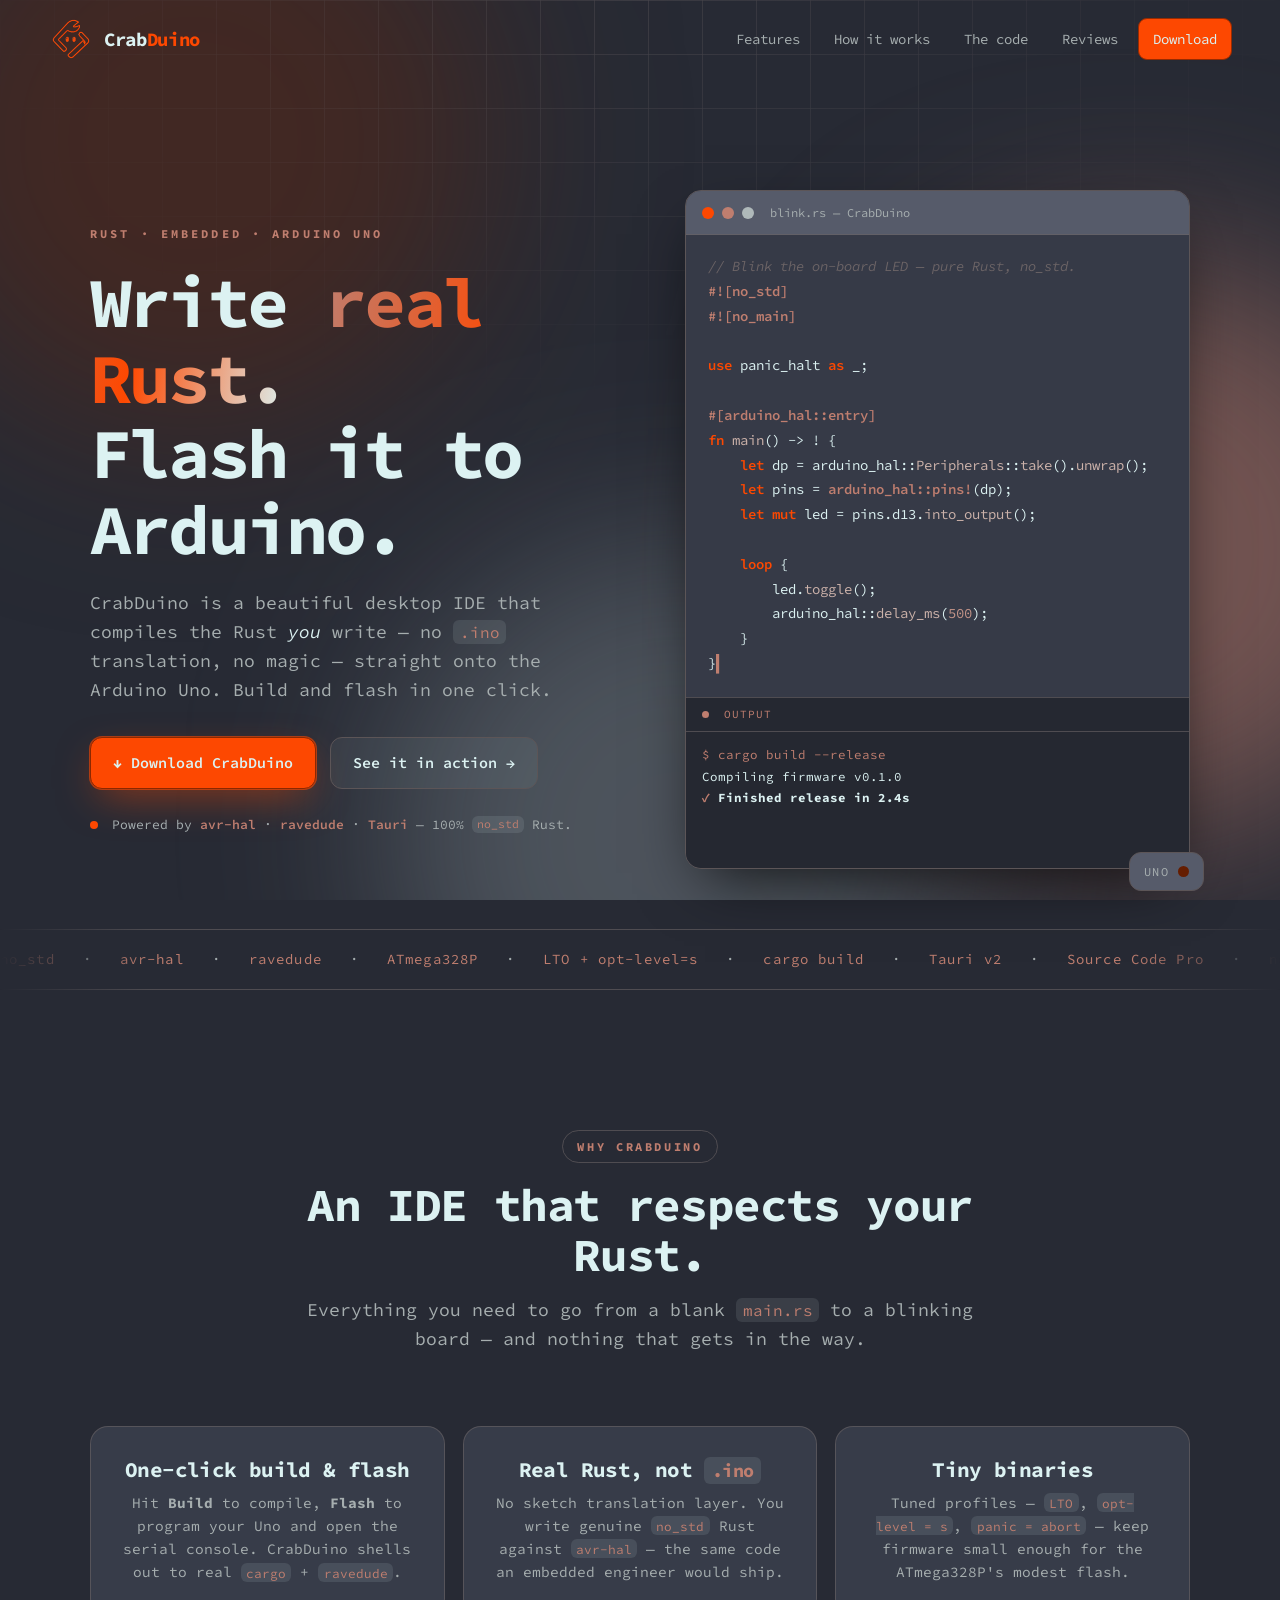
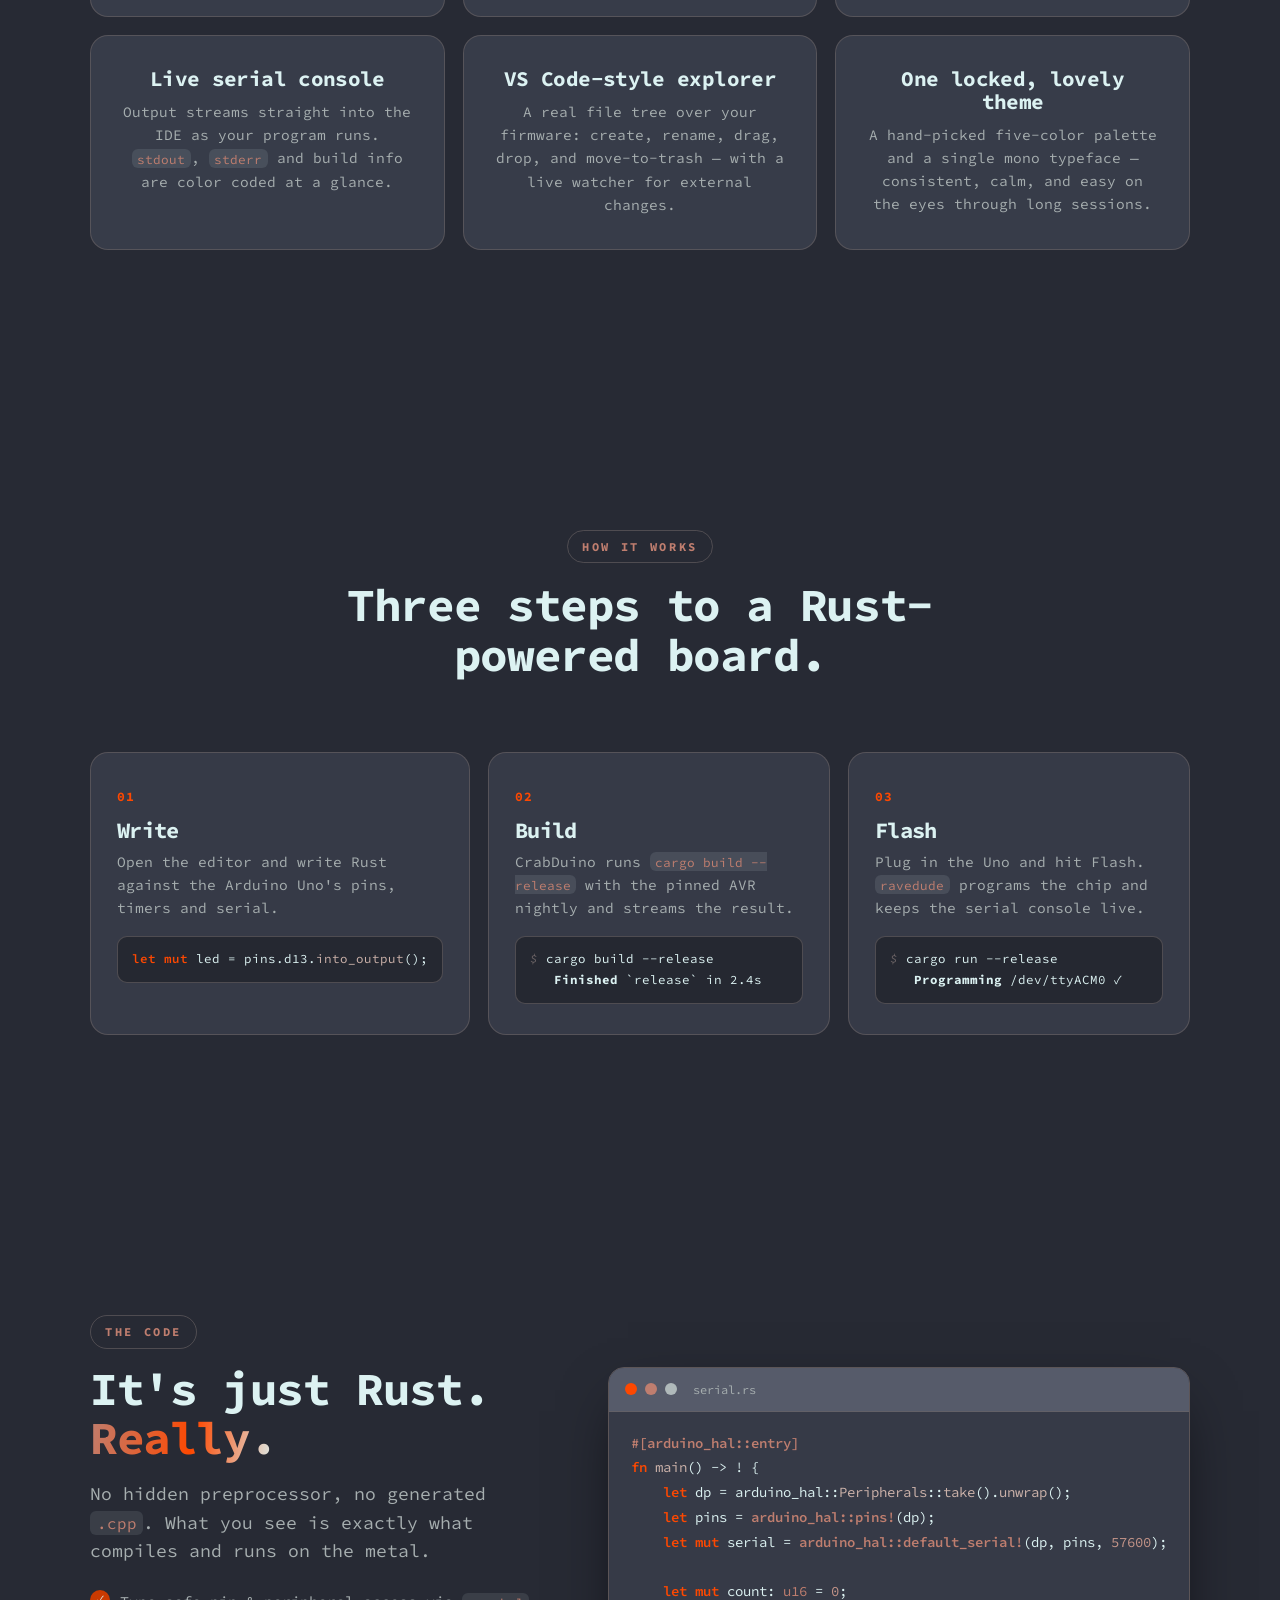
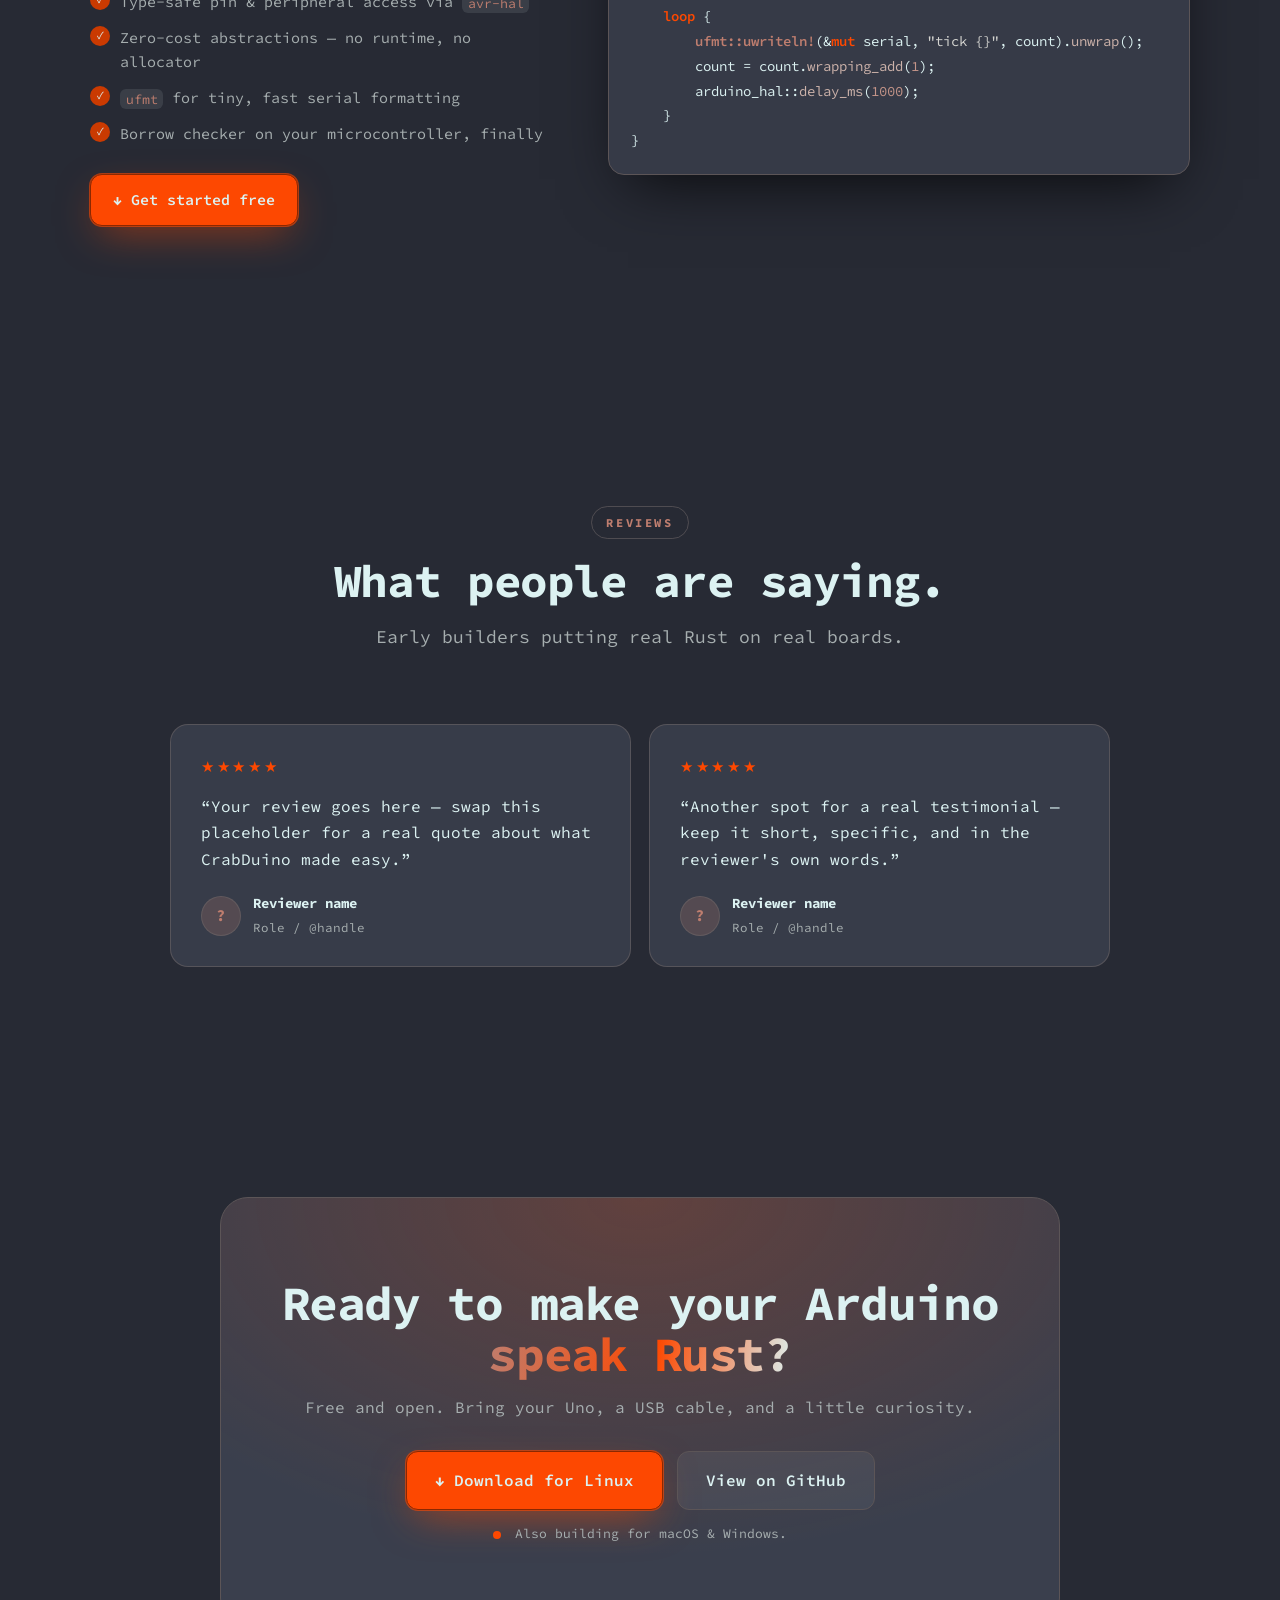
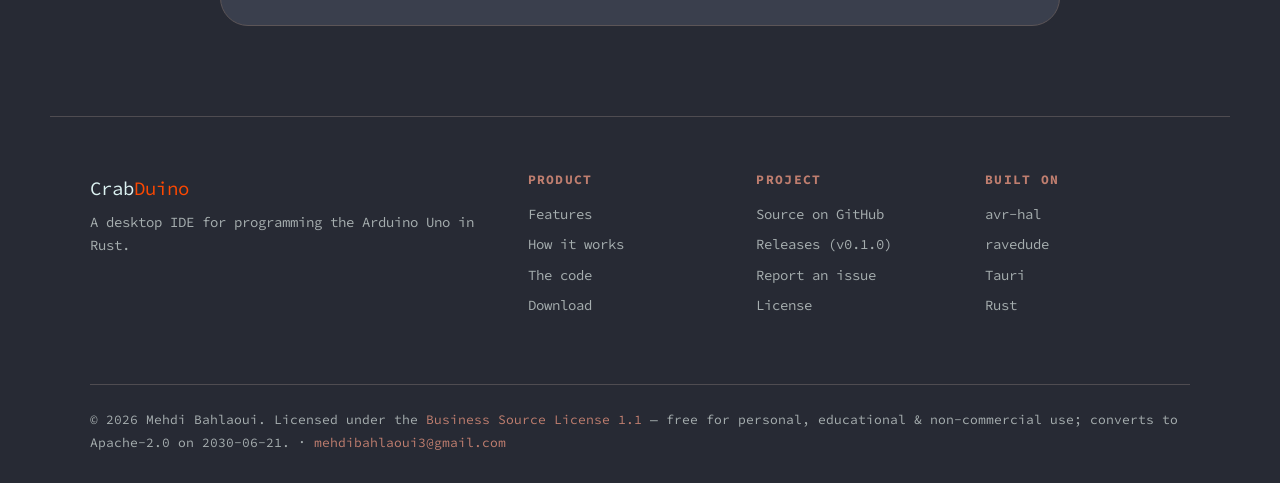
==== commit 64fee2cd: "humanized and dé-clichéd the website" ====
--- a/website/index.html
+++ b/website/index.html
@@ -12,9 +12,10 @@
     <meta name="theme-color" content="#434959" />
     <meta name="color-scheme" content="dark" />
 
-    <!-- Favicon: the crab mark, inline SVG so it works offline / no extra request -->
-    <link rel="icon" href="favicon.svg" type="image/svg+xml" />
-    <link rel="apple-touch-icon" href="favicon.svg" />
+    <!-- Favicon: the CrabDuino logo -->
+    <link rel="icon" href="favicon.ico" sizes="any" />
+    <link rel="icon" href="favicon-64.png" type="image/png" />
+    <link rel="apple-touch-icon" href="apple-touch-icon.png" />
 
     <!-- Open Graph / social sharing -->
     <meta property="og:type" content="website" />
@@ -51,6 +52,8 @@
   <body>
     <!-- pointer glow + animated aurora live behind everything -->
     <div class="cursor-glow" aria-hidden="true"></div>
+    <!-- spotlight veil: blurs the whole page when the hero mockup is hovered -->
+    <div class="spotlight-veil" aria-hidden="true"></div>
     <div class="aurora" aria-hidden="true">
       <span class="blob blob-1"></span>
       <span class="blob blob-2"></span>
@@ -62,20 +65,7 @@
     <header class="nav" id="nav">
       <a class="brand" href="#top" aria-label="CrabDuino home">
         <span class="brand-mark" aria-hidden="true">
-          <svg viewBox="0 0 64 64" width="30" height="30">
-            <g fill="none" stroke="currentColor" stroke-width="3.4"
-               stroke-linecap="round" stroke-linejoin="round">
-              <path d="M16 40c-6 0-10-4-12-9" />
-              <path d="M48 40c6 0 10-4 12-9" />
-              <path d="M20 30c-5-3-7-9-6-15" />
-              <path d="M44 30c5-3 7-9 6-15" />
-              <ellipse cx="32" cy="40" rx="17" ry="12"
-                       fill="currentColor" fill-opacity="0.16" />
-              <path d="M14 44c4 6 11 9 18 9s14-3 18-9" />
-            </g>
-            <circle cx="25" cy="38" r="2.6" fill="currentColor" />
-            <circle cx="39" cy="38" r="2.6" fill="currentColor" />
-          </svg>
+          <img class="brand-logo" src="logo.png" alt="" width="40" height="40" />
         </span>
         <span class="brand-name">Crab<span class="accent">Duino</span></span>
       </a>
@@ -84,6 +74,7 @@
         <a href="#features">Features</a>
         <a href="#how">How it works</a>
         <a href="#code">The code</a>
+        <a href="#reviews">Reviews</a>
         <a href="#download" class="nav-cta">Download</a>
       </nav>
 
@@ -185,7 +176,6 @@
 
         <div class="cards">
           <article class="card reveal" data-tilt>
-            <div class="card-ic">⚡</div>
             <h3>One-click build &amp; flash</h3>
             <p>
               Hit <b>Build</b> to compile, <b>Flash</b> to program your Uno and
@@ -195,7 +185,6 @@
           </article>
 
           <article class="card reveal" data-tilt>
-            <div class="card-ic">🦀</div>
             <h3>Real Rust, not <code>.ino</code></h3>
             <p>
               No sketch translation layer. You write genuine
@@ -205,7 +194,6 @@
           </article>
 
           <article class="card reveal" data-tilt>
-            <div class="card-ic">📦</div>
             <h3>Tiny binaries</h3>
             <p>
               Tuned profiles — <code>LTO</code>, <code>opt-level&nbsp;=&nbsp;s</code>,
@@ -215,7 +203,6 @@
           </article>
 
           <article class="card reveal" data-tilt>
-            <div class="card-ic">🔌</div>
             <h3>Live serial console</h3>
             <p>
               Output streams straight into the IDE as your program runs.
@@ -225,7 +212,6 @@
           </article>
 
           <article class="card reveal" data-tilt>
-            <div class="card-ic">🗂️</div>
             <h3>VS Code-style explorer</h3>
             <p>
               A real file tree over your firmware: create, rename, drag, drop,
@@ -234,7 +220,6 @@
           </article>
 
           <article class="card reveal" data-tilt>
-            <div class="card-ic">🎨</div>
             <h3>One locked, lovely theme</h3>
             <p>
               A hand-picked five-color palette and a single mono typeface —
@@ -325,6 +310,52 @@
     }
 }</code></pre>
           </div>
+        </div>
+      </section>
+
+      <!-- ===== REVIEWS ============================================== -->
+      <section class="section" id="reviews">
+        <header class="section-head reveal">
+          <p class="kicker">Reviews</p>
+          <h2>What people are saying.</h2>
+          <p class="lede">
+            Early builders putting real Rust on real boards. <!-- TODO: replace
+            the placeholder quotes below with real testimonials. -->
+          </p>
+        </header>
+
+        <div class="reviews">
+          <!-- TODO: replace quote, name, and handle with a real review -->
+          <figure class="review reveal" data-tilt>
+            <div class="stars" aria-label="5 out of 5">★★★★★</div>
+            <blockquote>
+              “Your review goes here — swap this placeholder for a real quote
+              about what CrabDuino made easy.”
+            </blockquote>
+            <figcaption class="review-by">
+              <span class="review-avatar" aria-hidden="true">?</span>
+              <span>
+                <b>Reviewer name</b>
+                <small>Role / @handle</small>
+              </span>
+            </figcaption>
+          </figure>
+
+          <!-- TODO: replace quote, name, and handle with a real review -->
+          <figure class="review reveal" data-tilt>
+            <div class="stars" aria-label="5 out of 5">★★★★★</div>
+            <blockquote>
+              “Another spot for a real testimonial — keep it short, specific,
+              and in the reviewer's own words.”
+            </blockquote>
+            <figcaption class="review-by">
+              <span class="review-avatar" aria-hidden="true">?</span>
+              <span>
+                <b>Reviewer name</b>
+                <small>Role / @handle</small>
+              </span>
+            </figcaption>
+          </figure>
         </div>
       </section>
 
@@ -357,23 +388,40 @@
     <footer class="footer">
       <div class="footer-brand">
         <span class="brand-name">Crab<span class="accent">Duino</span></span>
-        <p>Real Rust for the Arduino Uno.</p>
+        <p>A desktop IDE for programming the Arduino Uno in Rust.</p>
       </div>
       <div class="footer-cols">
         <div>
           <h4>Product</h4>
           <a href="#features">Features</a>
           <a href="#how">How it works</a>
+          <a href="#code">The code</a>
           <a href="#download">Download</a>
+        </div>
+        <div>
+          <h4>Project</h4>
+          <a href="https://github.com/Mehdi-Bahlaoui/CrabDuino">Source on GitHub</a>
+          <a href="https://github.com/Mehdi-Bahlaoui/CrabDuino/releases">Releases (v0.1.0)</a>
+          <a href="https://github.com/Mehdi-Bahlaoui/CrabDuino/issues">Report an issue</a>
+          <a href="https://github.com/Mehdi-Bahlaoui/CrabDuino/blob/main/LICENSE.md">License</a>
         </div>
         <div>
           <h4>Built on</h4>
           <a href="https://github.com/rahix/avr-hal">avr-hal</a>
+          <a href="https://github.com/Rahix/avr-hal/tree/main/ravedude">ravedude</a>
           <a href="https://tauri.app">Tauri</a>
           <a href="https://www.rust-lang.org">Rust</a>
         </div>
       </div>
-      <p class="footer-fine">© 2026 CrabDuino · Made with 🦀 and a soldering iron.</p>
+      <p class="footer-fine">
+        © 2026 Mehdi Bahlaoui. Licensed under the
+        <a href="https://github.com/Mehdi-Bahlaoui/CrabDuino/blob/main/LICENSE.md"
+          >Business Source License 1.1</a
+        >
+        — free for personal, educational &amp; non-commercial use; converts to
+        Apache-2.0 on 2030-06-21. ·
+        <a href="mailto:mehdibahlaoui3@gmail.com">mehdibahlaoui3@gmail.com</a>
+      </p>
     </footer>
 
     <script src="script.js"></script>
--- a/website/styles.css
+++ b/website/styles.css
@@ -9,7 +9,7 @@
   --pale: #dcf2f2; /* lightest — text               */
   --mauve: #6c6466; /* neutral  — muted / borders    */
   --clay: #bf7e6f; /* warm     — secondary accent    */
-  --red: #bf5050; /* accent   — primary action      */
+  --red: #fd4801; /* accent   — primary action (CrabDuino logo orange) */
 
   /* Derived surfaces (computed from the palette). */
   --bg: color-mix(in srgb, var(--slate) 58%, #000);
@@ -89,7 +89,9 @@
   animation: drift 22s var(--ease) infinite alternate;
 }
 .blob-1 {
-  background: var(--red);
+  /* Darker, calmer orange so the bright accent doesn't overwhelm the page. */
+  background: color-mix(in srgb, var(--red) 48%, #000);
+  opacity: 0.32;
   top: -12vw;
   left: -8vw;
 }
@@ -178,17 +180,19 @@
 .brand-mark {
   display: grid;
   place-items: center;
-  width: 40px;
-  height: 40px;
-  border-radius: 12px;
-  color: var(--clay);
-  background: color-mix(in srgb, var(--clay) 16%, transparent);
-  border: 1px solid var(--line);
-  transition: transform 0.4s var(--ease), color 0.3s;
+  width: 46px;
+  height: 46px;
+  /* Transparent — the outlined logo stands on its own, no tile. */
+  transition: transform 0.4s var(--ease);
+}
+.brand-logo {
+  width: 42px;
+  height: 42px;
+  object-fit: contain;
+  display: block;
 }
 .brand:hover .brand-mark {
   transform: rotate(-8deg) scale(1.06);
-  color: var(--red);
 }
 .brand-name {
   font-size: 19px;
@@ -417,6 +421,9 @@
 /* ---- window / code mockups ------------------------------------------------ */
 .hero-app {
   position: relative;
+  /* Keep the ::after aura contained behind the window at all times so it never
+     flickers in front of siblings while fading out. */
+  isolation: isolate;
 }
 .window {
   border-radius: 16px;
@@ -532,7 +539,9 @@
 }
 .terminal-body {
   padding: 12px 16px;
-  min-height: 86px;
+  /* Reserve room for all 5 output lines so the window never changes height as
+     text is typed in — otherwise the hero title bobs up/down beside it. */
+  min-height: 136px;
   font-size: 12.5px;
   line-height: 1.7;
 }
@@ -591,6 +600,76 @@
   box-shadow: 0 0 12px 2px color-mix(in srgb, var(--red) 80%, transparent);
 }
 
+/* ---- hero mockup "spotlight" --------------------------------------------- */
+/* On hover the whole page blurs+dims behind a fixed veil while the mockup is
+   lifted above it and lit by a warm golden aura — both fade in together.
+   (The gold is an intentional one-off accent outside the locked palette.) */
+.spotlight-veil {
+  position: fixed;
+  inset: 0;
+  z-index: 200; /* above the nav (100) so everything behind the mockup blurs */
+  opacity: 0;
+  pointer-events: none;
+  background: color-mix(in srgb, var(--bg) 32%, transparent);
+  -webkit-backdrop-filter: blur(7px);
+  backdrop-filter: blur(7px);
+  transition: opacity 0.5s var(--ease);
+}
+body.spotlight .spotlight-veil {
+  opacity: 1;
+}
+body.spotlight .hero-app {
+  z-index: 300; /* lift the mockup above the veil so it stays sharp */
+}
+/* huge soft outer halo — the "majestic" bloom that spreads onto the page */
+.hero-app::before {
+  content: "";
+  position: absolute;
+  inset: -55%;
+  z-index: -1;
+  background: radial-gradient(
+    closest-side,
+    rgba(255, 198, 86, 0.5),
+    rgba(255, 172, 52, 0.18) 55%,
+    transparent 78%
+  );
+  opacity: 0;
+  filter: blur(60px);
+  /* starts tiny at the center, then blooms outward on hover */
+  transform: scale(0.35);
+  transform-origin: center;
+  transition: opacity 0.7s var(--ease), transform 0.8s var(--ease);
+  pointer-events: none;
+}
+/* bright golden core hugging the window */
+.hero-app::after {
+  content: "";
+  position: absolute;
+  inset: -16%;
+  z-index: -1;
+  border-radius: 36px;
+  background: radial-gradient(
+    62% 58% at 50% 45%,
+    rgba(255, 216, 122, 0.9),
+    rgba(255, 186, 70, 0.42) 45%,
+    transparent 72%
+  );
+  opacity: 0;
+  filter: blur(30px);
+  transform: scale(0.25);
+  transform-origin: center;
+  transition: opacity 0.6s var(--ease), transform 0.7s var(--ease);
+  pointer-events: none;
+}
+body.spotlight .hero-app::before {
+  opacity: 1;
+  transform: scale(1.1);
+}
+body.spotlight .hero-app::after {
+  opacity: 1;
+  transform: scale(1);
+}
+
 /* ---- marquee -------------------------------------------------------------- */
 .marquee {
   border-top: 1px solid var(--line);
@@ -627,12 +706,13 @@
 }
 .card {
   position: relative;
-  padding: 28px;
+  padding: 32px 28px;
   border-radius: 18px;
   background: color-mix(in srgb, var(--slate) 82%, #000);
   border: 1px solid var(--line);
   transition: transform 0.3s var(--ease), border-color 0.3s, background 0.3s;
   overflow: hidden;
+  text-align: center;
 }
 .card::before {
   content: "";
@@ -653,24 +733,69 @@
 .card:hover::before {
   opacity: 1;
 }
-.card-ic {
-  font-size: 26px;
-  width: 52px;
-  height: 52px;
+.card h3 {
+  font-size: 21px;
+  margin-bottom: 10px;
+}
+.card p {
+  color: var(--muted);
+  font-size: 14.5px;
+}
+
+/* ---- reviews -------------------------------------------------------------- */
+.reviews {
+  display: grid;
+  grid-template-columns: repeat(2, 1fr);
+  gap: 18px;
+  max-width: 940px;
+  margin: 0 auto;
+}
+.review {
+  padding: 30px 30px 26px;
+  border-radius: 18px;
+  background: color-mix(in srgb, var(--slate) 82%, #000);
+  border: 1px solid var(--line);
+  transition: transform 0.3s var(--ease), border-color 0.3s;
+}
+.review:hover {
+  border-color: color-mix(in srgb, var(--clay) 55%, transparent);
+}
+.stars {
+  color: var(--red);
+  letter-spacing: 0.18em;
+  font-size: 15px;
+  margin-bottom: 14px;
+}
+.review blockquote {
+  font-size: 16px;
+  line-height: 1.65;
+  color: var(--text);
+}
+.review-by {
+  display: flex;
+  align-items: center;
+  gap: 12px;
+  margin-top: 20px;
+}
+.review-avatar {
   display: grid;
   place-items: center;
-  border-radius: 14px;
-  margin-bottom: 18px;
-  background: color-mix(in srgb, var(--red) 14%, transparent);
+  width: 40px;
+  height: 40px;
+  border-radius: 50%;
+  flex: none;
+  background: color-mix(in srgb, var(--clay) 22%, transparent);
   border: 1px solid var(--line);
-}
-.card h3 {
-  font-size: 18px;
-  margin-bottom: 8px;
-}
-.card p {
-  color: var(--muted);
-  font-size: 14.5px;
+  color: var(--clay);
+  font-weight: 700;
+}
+.review-by b {
+  display: block;
+  font-size: 14px;
+}
+.review-by small {
+  color: var(--muted);
+  font-size: 12.5px;
 }
 
 /* ---- steps ---------------------------------------------------------------- */
@@ -796,7 +921,7 @@
   padding: 56px clamp(18px, 5vw, 40px) 48px;
   border-top: 1px solid var(--line);
   display: grid;
-  grid-template-columns: 1.4fr 1fr;
+  grid-template-columns: 1.2fr 2fr;
   gap: 40px;
 }
 .footer-brand p {
@@ -806,8 +931,8 @@
 }
 .footer-cols {
   display: grid;
-  grid-template-columns: 1fr 1fr;
-  gap: 30px;
+  grid-template-columns: repeat(3, 1fr);
+  gap: 24px;
 }
 .footer-cols h4 {
   font-size: 13px;
@@ -833,6 +958,14 @@
   border-top: 1px solid var(--line);
   color: var(--muted);
   font-size: 13px;
+  line-height: 1.7;
+}
+.footer-fine a {
+  color: var(--clay);
+  transition: color 0.2s;
+}
+.footer-fine a:hover {
+  color: var(--text);
 }
 
 /* ---- reveal-on-scroll ----------------------------------------------------- */
@@ -901,6 +1034,7 @@
 @media (max-width: 560px) {
   .cards,
   .steps,
+  .reviews,
   .footer,
   .footer-cols {
     grid-template-columns: 1fr;
